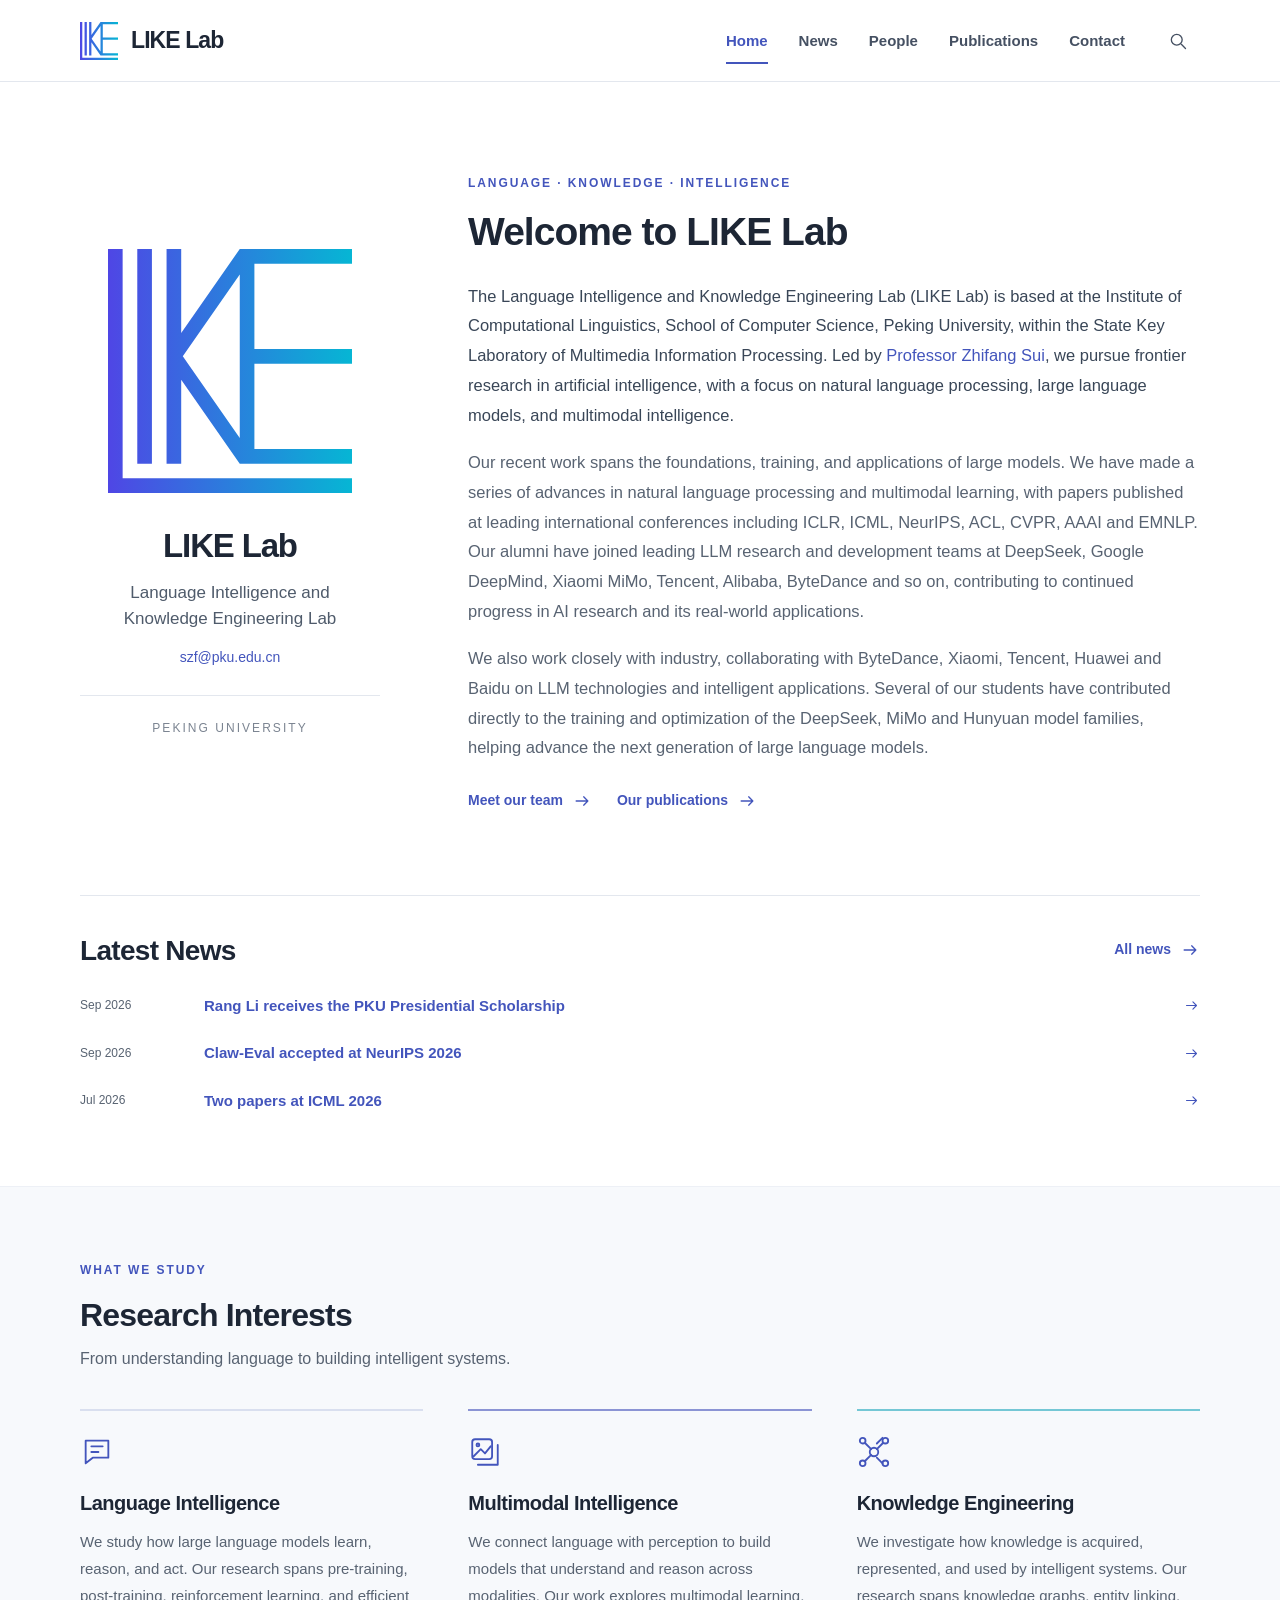
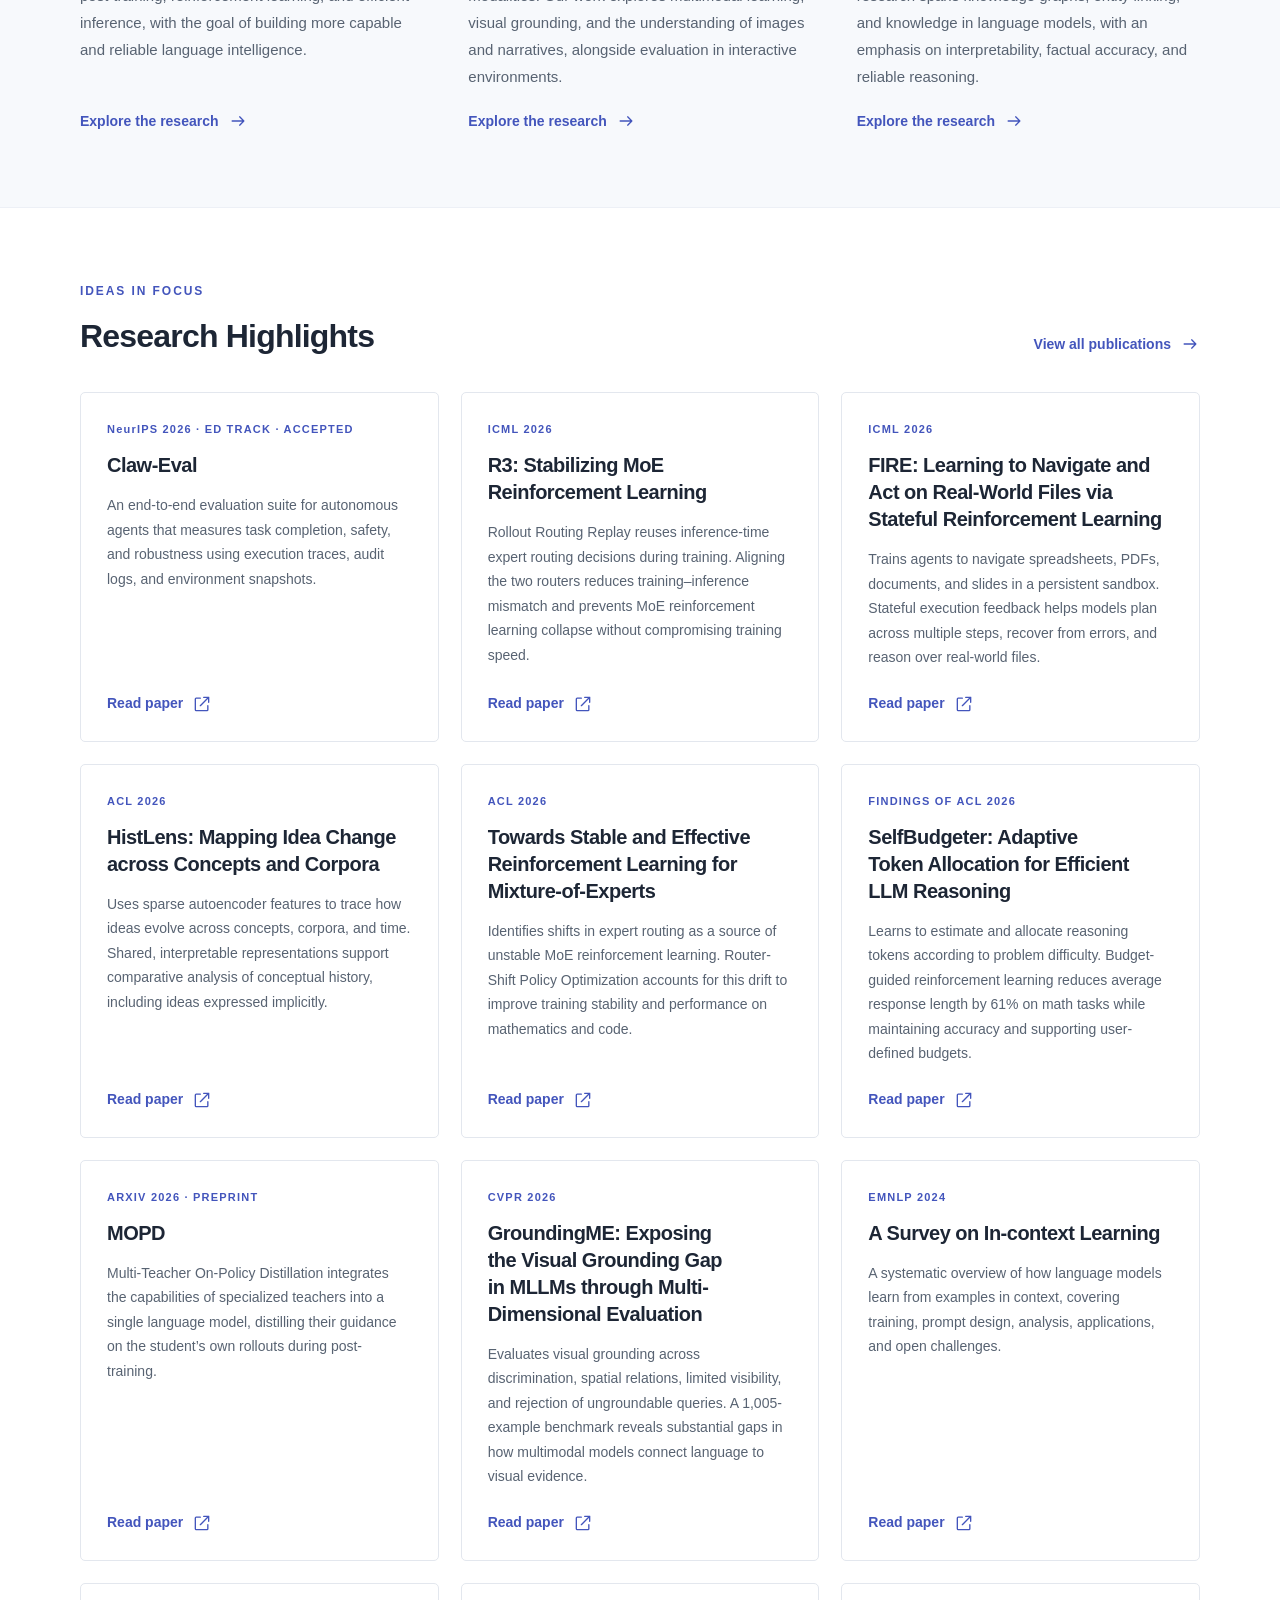
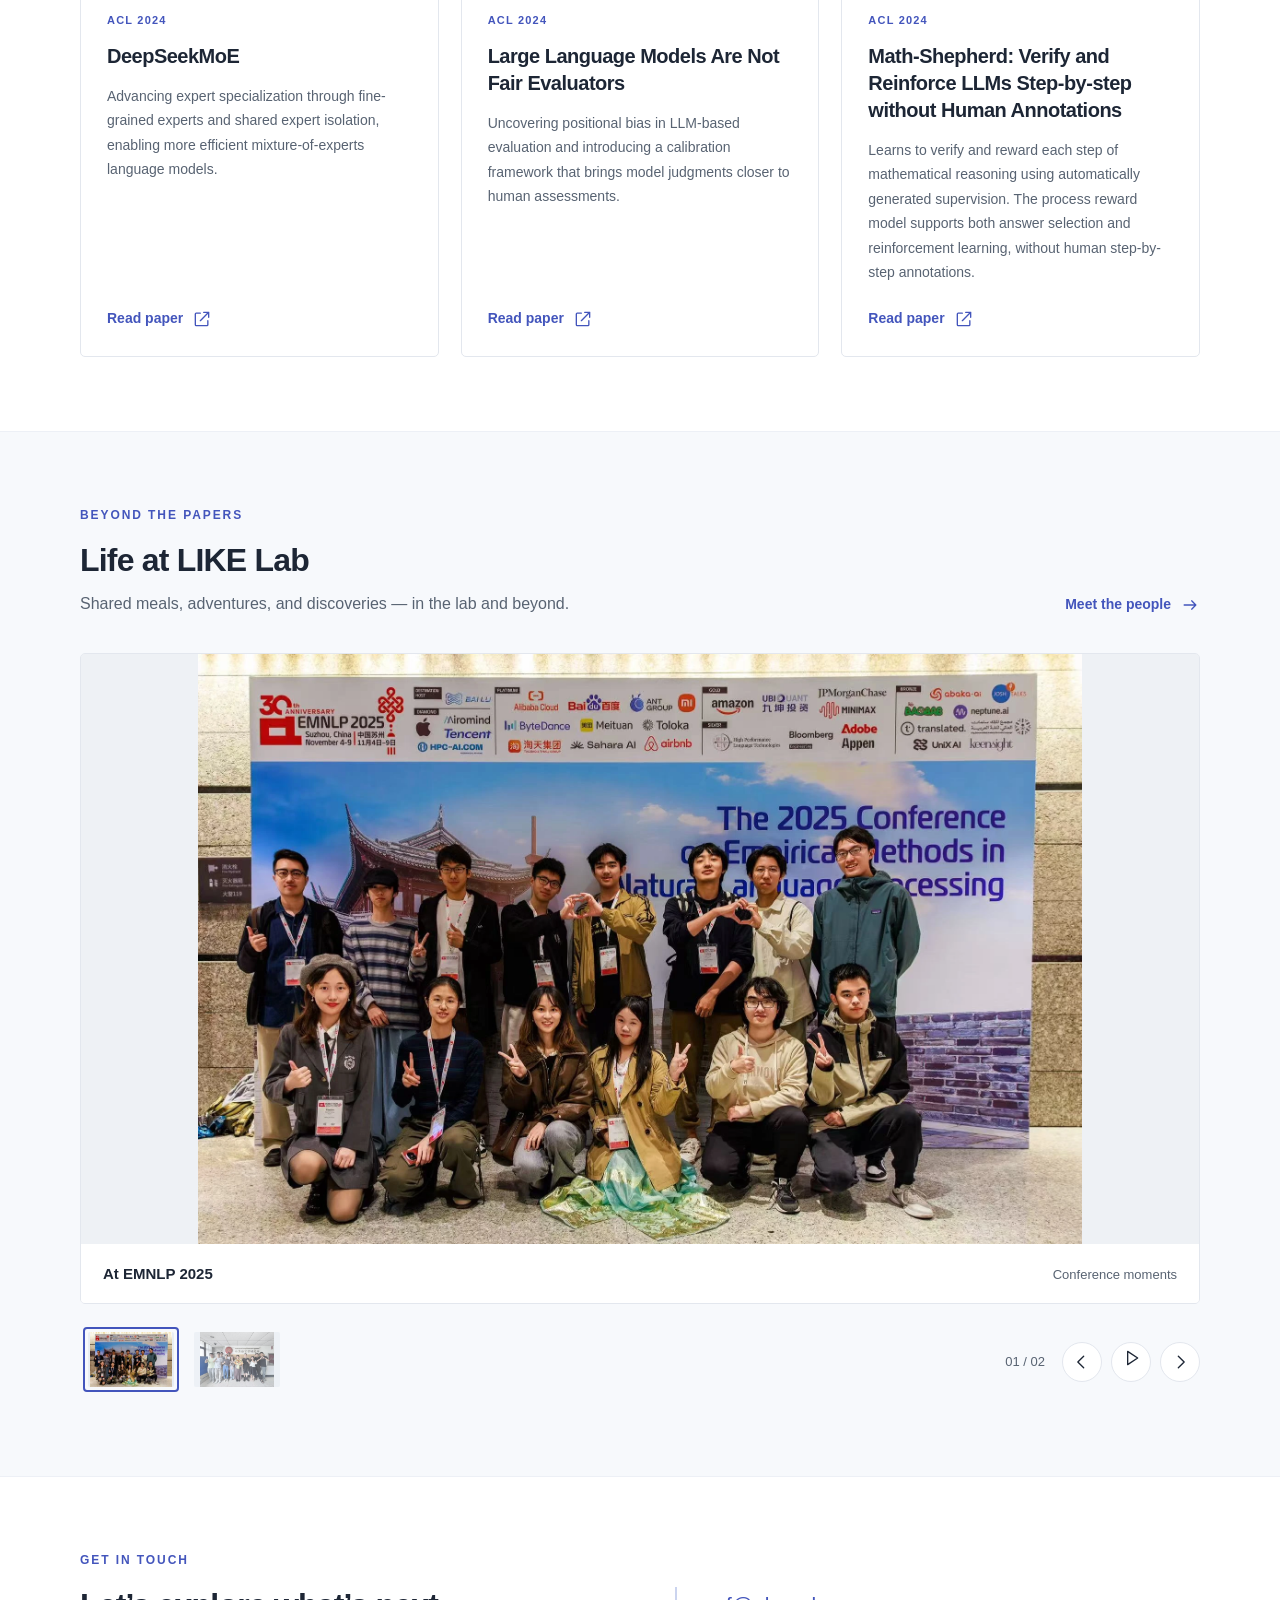
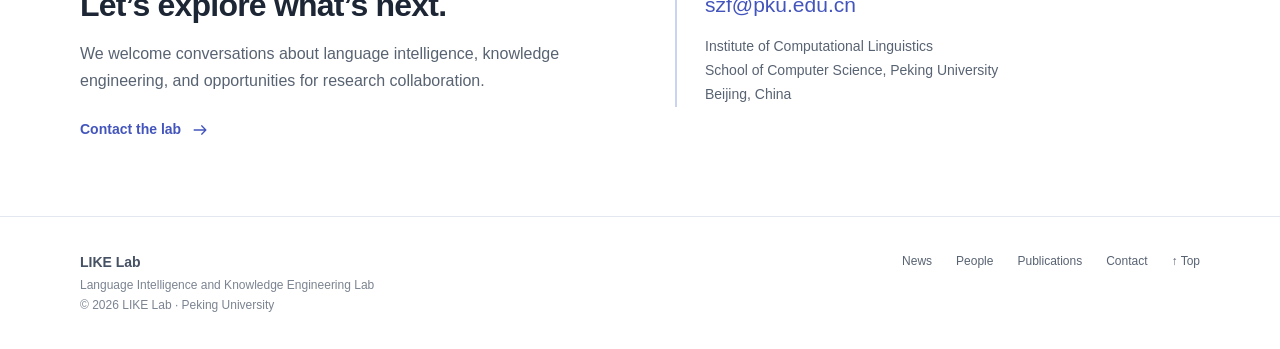
==== index.html @ cf9035a6 "Publish LIKE Lab static website" ====
<!doctype html>
<html lang="en"><head><meta charset="utf-8"><meta name="viewport" content="width=device-width,initial-scale=1"><meta name="description" content="Language Intelligence and Knowledge Engineering Lab, led by Professor Zhifang Sui at Peking University. Research in NLP, large language models, and multimodal intelligence."><meta name="theme-color" content="#4355bc"><title>Home · LIKE Lab · Peking University</title><link rel="icon" href="assets/like-logo.svg" type="image/svg+xml"><link rel="stylesheet" href="assets/site.css?v=6301d760612a"><script src="assets/site.js?v=d237bd78610f" defer></script></head>
<body><a class="skip-link" href="#main">Skip to content</a><header class="site-header"><div class="container header-inner"><a class="brand" href="index.html" aria-label="LIKE Lab home"><img src="assets/like-logo.svg" alt="" width="38" height="38">LIKE Lab</a><button class="menu-toggle" aria-controls="site-navigation" aria-expanded="false" aria-label="Open navigation"><svg class="icon" aria-hidden="true" viewBox="0 0 24 24"><path d="M4 6h16M4 12h16M4 18h16"/></svg></button><nav class="site-nav" id="site-navigation" aria-label="Main navigation"><a href="index.html" aria-current="page">Home</a><a href="news.html">News</a><a href="people.html">People</a><a href="publications.html">Publications</a><a href="contact.html">Contact</a><a class="search-link" href="publications.html#paper-search" aria-label="Search publications"><svg class="icon" aria-hidden="true" viewBox="0 0 24 24"><circle cx="10.5" cy="10.5" r="6.5"/><path d="m16 16 5 5"/></svg></a></nav></div></header>
<main id="main"><div class="container"><section class="hero" aria-labelledby="welcome"><div class="hero-brand"><img src="assets/like-logo.svg" alt="LIKE Lab seal logo" width="264" height="264"><strong>LIKE Lab</strong><p class="full-name">Language Intelligence and<br>Knowledge Engineering Lab</p><a class="hero-email" href="mailto:szf@pku.edu.cn">szf@pku.edu.cn</a><p class="university">Peking University</p></div><div class="hero-copy"><div class="eyebrow">Language · Knowledge · Intelligence</div><h1 id="welcome">Welcome to LIKE Lab</h1><p>The Language Intelligence and Knowledge Engineering Lab (LIKE Lab) is based at the Institute of Computational Linguistics, School of Computer Science, Peking University, within the State Key Laboratory of Multimedia Information Processing. Led by <a href="people.html#faculty">Professor Zhifang Sui</a>, we pursue frontier research in artificial intelligence, with a focus on natural language processing, large language models, and multimodal intelligence.</p><p>Our recent work spans the foundations, training, and applications of large models. We have made a series of advances in natural language processing and multimodal learning, with papers published at leading international conferences including ICLR, ICML, NeurIPS, ACL, CVPR, AAAI and EMNLP. Our alumni have joined leading LLM research and development teams at DeepSeek, Google DeepMind, Xiaomi MiMo, Tencent, Alibaba, ByteDance and so on, contributing to continued progress in AI research and its real-world applications.</p><p>We also work closely with industry, collaborating with ByteDance, Xiaomi, Tencent, Huawei and Baidu on LLM technologies and intelligent applications. Several of our students have contributed directly to the training and optimization of the DeepSeek, MiMo and Hunyuan model families, helping advance the next generation of large language models.</p><div class="hero-links"><a class="text-link" href="people.html">Meet our team<svg class="icon" aria-hidden="true" viewBox="0 0 24 24"><path d="M5 12h14m-5-5 5 5-5 5"/></svg></a><a class="text-link" href="publications.html">Our publications<svg class="icon" aria-hidden="true" viewBox="0 0 24 24"><path d="M5 12h14m-5-5 5 5-5 5"/></svg></a></div></div></section></div>
<section class="home-news" aria-labelledby="home-news-title"><div class="container"><div class="section-top"><h2 id="home-news-title">Latest News</h2><a class="text-link" href="news.html">All news<svg class="icon" aria-hidden="true" viewBox="0 0 24 24"><path d="M5 12h14m-5-5 5 5-5 5"/></svg></a></div><ul class="news-preview"><li><time datetime="2026-09">Sep 2026</time><a href="news.html#rang-li-pku-presidential-scholarship-2026">Rang Li receives the PKU Presidential Scholarship<svg class="icon" aria-hidden="true" viewBox="0 0 24 24"><path d="M5 12h14m-5-5 5 5-5 5"/></svg></a></li><li><time datetime="2026-09">Sep 2026</time><a href="news.html#neurips-2026">Claw-Eval accepted at NeurIPS 2026<svg class="icon" aria-hidden="true" viewBox="0 0 24 24"><path d="M5 12h14m-5-5 5 5-5 5"/></svg></a></li><li><time datetime="2026-07">Jul 2026</time><a href="news.html#icml-2026">Two papers at ICML 2026<svg class="icon" aria-hidden="true" viewBox="0 0 24 24"><path d="M5 12h14m-5-5 5 5-5 5"/></svg></a></li></ul></div></section>
<section class="section soft" id="research-interests" aria-labelledby="research-interests-title"><div class="container"><div class="section-top"><div><div class="eyebrow">What we study</div><h2 id="research-interests-title">Research Interests</h2><p>From understanding language to building intelligent systems.</p></div></div><div class="research-grid"><article class="research-item"><div class="research-icon"><svg class="icon" aria-hidden="true" viewBox="0 0 24 24"><path d="M4 4h16v12H9l-5 4V4zm4 4h8m-8 4h5"/></svg></div><h3>Language Intelligence</h3><p>We study how large language models learn, reason, and act. Our research spans pre-training, post-training, reinforcement learning, and efficient inference, with the goal of building more capable and reliable language intelligence.</p><a class="text-link" href="publications.html?q=reasoning">Explore the research<svg class="icon" aria-hidden="true" viewBox="0 0 24 24"><path d="M5 12h14m-5-5 5 5-5 5"/></svg></a></article><article class="research-item"><div class="research-icon"><svg class="icon" aria-hidden="true" viewBox="0 0 24 24"><rect x="3" y="3" width="14" height="14" rx="2"/><circle cx="7" cy="7" r="1"/><path d="m4 15 5-5 3 3 4-5m-9 13h14V7"/></svg></div><h3>Multimodal Intelligence</h3><p>We connect language with perception to build models that understand and reason across modalities. Our work explores multimodal learning, visual grounding, and the understanding of images and narratives, alongside evaluation in interactive environments.</p><a class="text-link" href="publications.html?q=multimodal">Explore the research<svg class="icon" aria-hidden="true" viewBox="0 0 24 24"><path d="M5 12h14m-5-5 5 5-5 5"/></svg></a></article><article class="research-item"><div class="research-icon"><svg class="icon" aria-hidden="true" viewBox="0 0 24 24"><circle cx="12" cy="12" r="3"/><circle cx="4" cy="4" r="2"/><circle cx="20" cy="4" r="2"/><circle cx="4" cy="20" r="2"/><circle cx="20" cy="20" r="2"/><path d="m6 6 4 4m4-4 4-4m-4 14 4 4M10 14l-4 4M14 10l4-4"/></svg></div><h3>Knowledge Engineering</h3><p>We investigate how knowledge is acquired, represented, and used by intelligent systems. Our research spans knowledge graphs, entity linking, and knowledge in language models, with an emphasis on interpretability, factual accuracy, and reliable reasoning.</p><a class="text-link" href="publications.html?q=knowledge">Explore the research<svg class="icon" aria-hidden="true" viewBox="0 0 24 24"><path d="M5 12h14m-5-5 5 5-5 5"/></svg></a></article></div></div></section>
<section class="section" id="research-highlights" aria-labelledby="research-highlights-title"><div class="container"><div class="section-top"><div><div class="eyebrow">Ideas in focus</div><h2 id="research-highlights-title">Research Highlights</h2></div><a class="text-link" href="publications.html">View all publications<svg class="icon" aria-hidden="true" viewBox="0 0 24 24"><path d="M5 12h14m-5-5 5 5-5 5"/></svg></a></div><div class="highlights"><article class="highlight"><div class="highlight-heading"><div class="kicker"><span class="conference-name">NeurIPS</span> 2026 · ED Track · Accepted</div><h3>Claw-Eval</h3></div><p>An end-to-end evaluation suite for autonomous agents that measures task completion, safety, and robustness using execution traces, audit logs, and environment snapshots.</p><a class="text-link" href="https://arxiv.org/abs/2604.06132" target="_blank" rel="noopener noreferrer" aria-label="Read paper: Claw-Eval">Read paper<svg class="icon" aria-hidden="true" viewBox="0 0 24 24"><path d="M14 4h6v6m0-6-10 10M10 5H5a1 1 0 0 0-1 1v13a1 1 0 0 0 1 1h13a1 1 0 0 0 1-1v-5"/></svg></a></article><article class="highlight"><div class="highlight-heading"><div class="kicker">ICML 2026</div><h3>R3: Stabilizing MoE Reinforcement Learning</h3></div><p>Rollout Routing Replay reuses inference-time expert routing decisions during training. Aligning the two routers reduces training–inference mismatch and prevents MoE reinforcement learning collapse without compromising training speed.</p><a class="text-link" href="https://openreview.net/forum?id=ZMkfGplf4b" target="_blank" rel="noopener noreferrer" aria-label="Read paper: R3: Stabilizing MoE Reinforcement Learning">Read paper<svg class="icon" aria-hidden="true" viewBox="0 0 24 24"><path d="M14 4h6v6m0-6-10 10M10 5H5a1 1 0 0 0-1 1v13a1 1 0 0 0 1 1h13a1 1 0 0 0 1-1v-5"/></svg></a></article><article class="highlight"><div class="highlight-heading"><div class="kicker">ICML 2026</div><h3>FIRE: Learning to Navigate and Act on Real-World Files via Stateful Reinforcement Learning</h3></div><p>Trains agents to navigate spreadsheets, PDFs, documents, and slides in a persistent sandbox. Stateful execution feedback helps models plan across multiple steps, recover from errors, and reason over real-world files.</p><a class="text-link" href="https://openreview.net/forum?id=lHVxzhqYai" target="_blank" rel="noopener noreferrer" aria-label="Read paper: FIRE: Learning to Navigate and Act on Real-World Files via Stateful Reinforcement Learning">Read paper<svg class="icon" aria-hidden="true" viewBox="0 0 24 24"><path d="M14 4h6v6m0-6-10 10M10 5H5a1 1 0 0 0-1 1v13a1 1 0 0 0 1 1h13a1 1 0 0 0 1-1v-5"/></svg></a></article><article class="highlight"><div class="highlight-heading"><div class="kicker">ACL 2026</div><h3>HistLens: Mapping Idea Change across Concepts and Corpora</h3></div><p>Uses sparse autoencoder features to trace how ideas evolve across concepts, corpora, and time. Shared, interpretable representations support comparative analysis of conceptual history, including ideas expressed implicitly.</p><a class="text-link" href="https://aclanthology.org/2026.acl-long.652/" target="_blank" rel="noopener noreferrer" aria-label="Read paper: HistLens: Mapping Idea Change across Concepts and Corpora">Read paper<svg class="icon" aria-hidden="true" viewBox="0 0 24 24"><path d="M14 4h6v6m0-6-10 10M10 5H5a1 1 0 0 0-1 1v13a1 1 0 0 0 1 1h13a1 1 0 0 0 1-1v-5"/></svg></a></article><article class="highlight"><div class="highlight-heading"><div class="kicker">ACL 2026</div><h3>Towards Stable and Effective Reinforcement Learning for Mixture-of-Experts</h3></div><p>Identifies shifts in expert routing as a source of unstable MoE reinforcement learning. Router-Shift Policy Optimization accounts for this drift to improve training stability and performance on mathematics and code.</p><a class="text-link" href="https://aclanthology.org/2026.acl-long.1165/" target="_blank" rel="noopener noreferrer" aria-label="Read paper: Towards Stable and Effective Reinforcement Learning for Mixture-of-Experts">Read paper<svg class="icon" aria-hidden="true" viewBox="0 0 24 24"><path d="M14 4h6v6m0-6-10 10M10 5H5a1 1 0 0 0-1 1v13a1 1 0 0 0 1 1h13a1 1 0 0 0 1-1v-5"/></svg></a></article><article class="highlight"><div class="highlight-heading"><div class="kicker">Findings of ACL 2026</div><h3>SelfBudgeter: Adaptive Token Allocation for Efficient LLM Reasoning</h3></div><p>Learns to estimate and allocate reasoning tokens according to problem difficulty. Budget-guided reinforcement learning reduces average response length by 61% on math tasks while maintaining accuracy and supporting user-defined budgets.</p><a class="text-link" href="https://aclanthology.org/2026.findings-acl.1063/" target="_blank" rel="noopener noreferrer" aria-label="Read paper: SelfBudgeter: Adaptive Token Allocation for Efficient LLM Reasoning">Read paper<svg class="icon" aria-hidden="true" viewBox="0 0 24 24"><path d="M14 4h6v6m0-6-10 10M10 5H5a1 1 0 0 0-1 1v13a1 1 0 0 0 1 1h13a1 1 0 0 0 1-1v-5"/></svg></a></article><article class="highlight"><div class="highlight-heading"><div class="kicker">arXiv 2026 · Preprint</div><h3>MOPD</h3></div><p>Multi-Teacher On-Policy Distillation integrates the capabilities of specialized teachers into a single language model, distilling their guidance on the student’s own rollouts during post-training.</p><a class="text-link" href="https://arxiv.org/abs/2606.30406" target="_blank" rel="noopener noreferrer" aria-label="Read paper: MOPD">Read paper<svg class="icon" aria-hidden="true" viewBox="0 0 24 24"><path d="M14 4h6v6m0-6-10 10M10 5H5a1 1 0 0 0-1 1v13a1 1 0 0 0 1 1h13a1 1 0 0 0 1-1v-5"/></svg></a></article><article class="highlight"><div class="highlight-heading"><div class="kicker">CVPR 2026</div><h3>GroundingME: Exposing the Visual Grounding Gap in MLLMs through Multi-Dimensional Evaluation</h3></div><p>Evaluates visual grounding across discrimination, spatial relations, limited visibility, and rejection of ungroundable queries. A 1,005-example benchmark reveals substantial gaps in how multimodal models connect language to visual evidence.</p><a class="text-link" href="https://arxiv.org/abs/2512.17495" target="_blank" rel="noopener noreferrer" aria-label="Read paper: GroundingME: Exposing the Visual Grounding Gap in MLLMs through Multi-Dimensional Evaluation">Read paper<svg class="icon" aria-hidden="true" viewBox="0 0 24 24"><path d="M14 4h6v6m0-6-10 10M10 5H5a1 1 0 0 0-1 1v13a1 1 0 0 0 1 1h13a1 1 0 0 0 1-1v-5"/></svg></a></article><article class="highlight"><div class="highlight-heading"><div class="kicker">EMNLP 2024</div><h3>A Survey on In-context Learning</h3></div><p>A systematic overview of how language models learn from examples in context, covering training, prompt design, analysis, applications, and open challenges.</p><a class="text-link" href="https://aclanthology.org/2024.emnlp-main.64/" target="_blank" rel="noopener noreferrer" aria-label="Read paper: A Survey on In-context Learning">Read paper<svg class="icon" aria-hidden="true" viewBox="0 0 24 24"><path d="M14 4h6v6m0-6-10 10M10 5H5a1 1 0 0 0-1 1v13a1 1 0 0 0 1 1h13a1 1 0 0 0 1-1v-5"/></svg></a></article><article class="highlight"><div class="highlight-heading"><div class="kicker">ACL 2024</div><h3>DeepSeekMoE</h3></div><p>Advancing expert specialization through fine-grained experts and shared expert isolation, enabling more efficient mixture-of-experts language models.</p><a class="text-link" href="https://aclanthology.org/2024.acl-long.70/" target="_blank" rel="noopener noreferrer" aria-label="Read paper: DeepSeekMoE">Read paper<svg class="icon" aria-hidden="true" viewBox="0 0 24 24"><path d="M14 4h6v6m0-6-10 10M10 5H5a1 1 0 0 0-1 1v13a1 1 0 0 0 1 1h13a1 1 0 0 0 1-1v-5"/></svg></a></article><article class="highlight"><div class="highlight-heading"><div class="kicker">ACL 2024</div><h3>Large Language Models Are Not Fair Evaluators</h3></div><p>Uncovering positional bias in LLM-based evaluation and introducing a calibration framework that brings model judgments closer to human assessments.</p><a class="text-link" href="https://aclanthology.org/2024.acl-long.511/" target="_blank" rel="noopener noreferrer" aria-label="Read paper: Large Language Models Are Not Fair Evaluators">Read paper<svg class="icon" aria-hidden="true" viewBox="0 0 24 24"><path d="M14 4h6v6m0-6-10 10M10 5H5a1 1 0 0 0-1 1v13a1 1 0 0 0 1 1h13a1 1 0 0 0 1-1v-5"/></svg></a></article><article class="highlight"><div class="highlight-heading"><div class="kicker">ACL 2024</div><h3>Math-Shepherd: Verify and Reinforce LLMs Step-by-step without Human Annotations</h3></div><p>Learns to verify and reward each step of mathematical reasoning using automatically generated supervision. The process reward model supports both answer selection and reinforcement learning, without human step-by-step annotations.</p><a class="text-link" href="https://aclanthology.org/2024.acl-long.510/" target="_blank" rel="noopener noreferrer" aria-label="Read paper: Math-Shepherd: Verify and Reinforce LLMs Step-by-step without Human Annotations">Read paper<svg class="icon" aria-hidden="true" viewBox="0 0 24 24"><path d="M14 4h6v6m0-6-10 10M10 5H5a1 1 0 0 0-1 1v13a1 1 0 0 0 1 1h13a1 1 0 0 0 1-1v-5"/></svg></a></article></div></div></section>
<section class="section soft" id="life-at-like" aria-labelledby="life-at-like-title"><div class="container"><div class="section-top"><div><div class="eyebrow">Beyond the papers</div><h2 id="life-at-like-title">Life at LIKE Lab</h2><p>Shared meals, adventures, and discoveries — in the lab and beyond.</p></div><a class="text-link" href="people.html">Meet the people<svg class="icon" aria-hidden="true" viewBox="0 0 24 24"><path d="M5 12h14m-5-5 5 5-5 5"/></svg></a></div><div data-gallery aria-label="Lab photo gallery" aria-roledescription="carousel"><div class="gallery-stage" aria-live="polite"><figure role="group" aria-roledescription="slide" aria-label="1 of 2"><img src="assets/team-emnlp-2025.webp" alt="Members of the team in front of the EMNLP 2025 conference backdrop" loading="lazy" decoding="async" width="1919" height="1280"><figcaption><strong>At EMNLP 2025</strong><span>Conference moments</span></figcaption></figure><figure role="group" aria-roledescription="slide" aria-label="2 of 2"><img src="assets/team-icl.webp" alt="LIKE Lab members together in front of the Institute of Computational Linguistics sign" loading="lazy" decoding="async" width="1702" height="1276"><figcaption><strong>Together at PKU</strong><span>Institute of Computational Linguistics</span></figcaption></figure></div><div class="gallery-controls js-only"><div class="gallery-thumbs" role="group" aria-label="Choose a lab photo"><button class="gallery-thumb" aria-label="Show photo 1 of 2: At EMNLP 2025" aria-pressed="true"><img src="assets/team-emnlp-2025-thumb.webp" alt="" width="86" height="55" loading="lazy"></button><button class="gallery-thumb" aria-label="Show photo 2 of 2: Together at PKU" aria-pressed="false"><img src="assets/team-icl-thumb.webp" alt="" width="86" height="55" loading="lazy"></button></div><div class="gallery-actions"><span class="gallery-counter" aria-live="polite">01 / 02</span><button class="icon-button" data-gallery-prev aria-label="Previous photo"><svg class="icon" aria-hidden="true" viewBox="0 0 24 24"><path d="m14 5-7 7 7 7"/></svg></button><button class="icon-button" data-gallery-play aria-label="Play slideshow"><span data-play-icon><svg class="icon" aria-hidden="true" viewBox="0 0 24 24"><path d="m8 4 12 8-12 8V4Z"/></svg></span><span data-pause-icon hidden><svg class="icon" aria-hidden="true" viewBox="0 0 24 24"><path d="M9 5v14M15 5v14"/></svg></span></button><button class="icon-button" data-gallery-next aria-label="Next photo"><svg class="icon" aria-hidden="true" viewBox="0 0 24 24"><path d="m10 5 7 7-7 7"/></svg></button></div></div></div></div></section>
<section class="section"><div class="container home-contact"><div><div class="eyebrow">Get in touch</div><h2>Let’s explore what’s next.</h2><p>We welcome conversations about language intelligence, knowledge engineering, and opportunities for research collaboration.</p><div style="margin-top:20px"><a class="text-link" href="contact.html">Contact the lab<svg class="icon" aria-hidden="true" viewBox="0 0 24 24"><path d="M5 12h14m-5-5 5 5-5 5"/></svg></a></div></div><div class="contact-detail"><a href="mailto:szf@pku.edu.cn">szf@pku.edu.cn</a><address>Institute of Computational Linguistics<br>School of Computer Science, Peking University<br>Beijing, China</address></div></div></section></main>
<footer class="site-footer"><div class="container footer-inner"><div><strong>LIKE Lab</strong><br>Language Intelligence and Knowledge Engineering Lab<br>© 2026 LIKE Lab · Peking University</div><div class="footer-links"><a href="news.html">News</a><a href="people.html">People</a><a href="publications.html">Publications</a><a href="contact.html">Contact</a><a href="#main" aria-label="Back to top">↑ Top</a></div></div></footer></body></html>
---- assets/site.css ----
:root{--ink:#1d2635;--muted:#586372;--light:#7b8491;--blue:#4355bc;--cyan:#0598b5;--line:#e3e7ee;--wash:#f7f9fc;--max:1120px}*{box-sizing:border-box}html{scroll-behavior:smooth;scroll-padding-top:100px}body{margin:0;color:var(--ink);background:#fff;font-family:Inter,-apple-system,BlinkMacSystemFont,"Segoe UI",Arial,sans-serif;font-size:16px;line-height:1.7;-webkit-font-smoothing:antialiased}a{color:var(--blue);text-decoration:none}a:hover{color:#26388c;text-decoration:underline;text-underline-offset:4px}button,input,select{font:inherit}button{cursor:pointer}button:disabled{cursor:default}img{display:block;max-width:100%}h1,h2,h3,p,figure{margin:0}h1,h2,h3{line-height:1.25;color:var(--ink);font-weight:650;letter-spacing:-.025em}h1{font-size:46px}h2{font-size:32px}h3{font-size:21px}p+p{margin-top:18px}svg.icon{width:20px;height:20px;fill:none;stroke:currentColor;stroke-width:1.6;stroke-linecap:round;stroke-linejoin:round;flex-shrink:0}a:focus-visible,button:focus-visible,input:focus-visible,select:focus-visible,summary:focus-visible{outline:3px solid #07a7c3;outline-offset:5px}::selection{background:#dce9ff}.container{width:min(var(--max),calc(100% - 64px));margin-inline:auto}.skip-link{position:fixed;top:-70px;left:20px;z-index:100;background:#fff;padding:12px 20px}.skip-link:focus{top:10px}.site-header{height:82px;position:sticky;top:0;z-index:30;background:rgba(255,255,255,.97);border-bottom:1px solid var(--line)}.header-inner{display:flex;align-items:center;justify-content:space-between;height:100%;gap:24px}.brand{display:flex;align-items:center;gap:13px;color:var(--ink);font-size:23px;letter-spacing:-.04em;font-weight:700;white-space:nowrap}.brand img{width:38px;height:38px}.brand:hover{text-decoration:none;color:var(--ink)}.site-nav{display:flex;align-items:center;gap:31px}.site-nav>a{font-size:15px;font-weight:550;color:#455062;padding:28px 0;position:relative}.site-nav>a:hover{color:var(--blue);text-decoration:none}.site-nav>a[aria-current=page]{color:var(--blue)}.site-nav>a[aria-current=page]:after{content:"";height:2px;position:absolute;bottom:17px;left:0;right:0;background:var(--blue)}.site-nav .search-link{display:flex;padding:12px}.menu-toggle{display:none;width:44px;height:44px;align-items:center;justify-content:center;border:1px solid var(--line);border-radius:6px;background:#fff}.eyebrow{font-size:12px;line-height:1.5;font-weight:650;letter-spacing:.16em;text-transform:uppercase;color:var(--blue);margin-bottom:16px}.hero{display:grid;grid-template-columns:300px 1fr;gap:88px;padding:92px 0 82px;align-items:center}.hero-brand{text-align:center;align-self:center}.hero-brand>img{width:244px;height:244px;margin:0 auto 32px}.hero-brand strong{display:block;font-size:33px;font-weight:650;letter-spacing:-.035em;line-height:1.25}.hero-brand .full-name{font-size:17px;line-height:1.55;max-width:285px;margin:14px auto 0;color:#4f5b6b}.hero-brand .university{font-size:12px;text-transform:uppercase;letter-spacing:.17em;color:var(--light);border-top:1px solid var(--line);padding-top:22px;margin-top:25px}.hero-copy h1{margin-bottom:25px;font-size:39px}.hero-copy p{color:var(--muted);font-size:16.5px;line-height:1.8}.hero-copy p:first-of-type{color:#394657}.hero-copy strong{color:var(--ink);font-weight:600}.text-link{display:inline-flex;align-items:center;gap:9px;font-size:14px;font-weight:600}.hero-links{display:flex;gap:25px;margin-top:26px}.section{padding:74px 0}.section.soft{background:var(--wash);border-top:1px solid #edf0f6;border-bottom:1px solid #edf0f6}.section-top{display:flex;align-items:end;justify-content:space-between;gap:28px;margin-bottom:36px}.section-top p{color:var(--muted);margin-top:10px;max-width:680px}.research-grid{display:grid;grid-template-columns:repeat(3,1fr);gap:45px}.research-item{display:flex;flex-direction:column;align-items:flex-start;border-top:2px solid #d9dfef;padding-top:24px}.research-item:nth-child(2){border-color:#8b94d4}.research-item:nth-child(3){border-color:#74c7d5}.research-icon{display:flex;color:var(--blue);margin-bottom:22px}.research-icon .icon{width:34px;height:34px;stroke-width:1.3}.research-item h3{font-size:20px;margin-bottom:12px}.research-item p{font-size:15px;color:var(--muted);line-height:1.8}.research-item .text-link{margin-top:auto;padding-top:20px}.highlights{display:grid;grid-template-columns:repeat(3,minmax(0,1fr));gap:22px}.highlight{grid-column:auto}.highlight{display:flex;flex-direction:column;align-items:flex-start;border:1px solid var(--line);padding:27px 26px 25px;border-radius:5px}.kicker{font-size:11px;text-transform:uppercase;letter-spacing:.11em;color:var(--blue);font-weight:650}.highlight h3{font-size:20px;line-height:1.35;margin:14px 0 14px;text-wrap:pretty}.highlight p{color:var(--muted);font-size:14px;margin-bottom:22px}.highlight a{margin-top:auto}.gallery-stage{background:#f0f3f7;border:1px solid var(--line);border-radius:5px;overflow:hidden}.gallery-stage figure[hidden]{display:none}.gallery-stage img{width:100%;height:590px;object-fit:contain;background:#eef1f5}.gallery-stage figcaption{padding:17px 22px;background:#fff;display:flex;gap:20px;align-items:baseline;justify-content:space-between}.gallery-stage figcaption strong{font-size:15px;font-weight:600}.gallery-stage figcaption span{font-size:13px;color:var(--muted)}.gallery-controls{display:flex;justify-content:space-between;align-items:center;margin-top:17px;gap:18px}.gallery-thumbs{display:flex;gap:10px}.gallery-thumb{padding:3px;background:transparent;border:2px solid transparent;border-radius:4px;opacity:.64;transition:opacity .2s}.gallery-thumb img{width:86px;height:55px;object-fit:cover;border-radius:2px}.gallery-thumb[aria-pressed=true]{border-color:var(--blue);opacity:1}.gallery-thumb:hover{opacity:1}.gallery-actions{display:flex;align-items:center;gap:9px}.icon-button{display:inline-flex;align-items:center;justify-content:center;height:40px;width:40px;border:1px solid var(--line);border-radius:50%;color:var(--ink);background:#fff}.icon-button:hover{border-color:var(--blue);color:var(--blue)}.gallery-counter{font-size:13px;color:var(--muted);font-variant-numeric:tabular-nums;margin-right:8px}.home-contact{display:grid;grid-template-columns:1fr 1fr;align-items:center;gap:70px}.home-contact h2{margin-bottom:15px}.home-contact p{color:var(--muted)}.contact-detail{border-left:2px solid #cbd4ef;padding-left:28px}.contact-detail a{font-size:21px}.contact-detail address{font-style:normal;margin-top:13px;color:var(--muted);font-size:14px}.site-footer{padding:34px 0;border-top:1px solid var(--line)}.footer-inner{display:flex;justify-content:space-between;gap:30px;align-items:start;font-size:12px;color:var(--light)}.footer-inner strong{font-size:14px;font-weight:600;color:#465164}.footer-links{display:flex;gap:24px}.footer-links a{color:var(--muted)}.page-heading{text-align:center;padding:72px 0 46px}.page-heading h1{font-size:45px}.page-heading p{color:var(--muted);font-size:17px;margin:17px auto 0;max-width:670px}.page-heading .eyebrow{margin-bottom:12px}.role-nav{display:flex;justify-content:center;gap:29px;flex-wrap:wrap;border-bottom:1px solid var(--line);padding:0 0 27px;font-size:13px}.role-nav a{color:var(--muted)}.role-nav span{font-size:11px;color:#8893a4;margin-left:6px}.people-section{padding:50px 0 22px;scroll-margin-top:95px}.people-section>h2{text-align:center;font-size:27px;margin-bottom:38px;font-weight:550}.people-grid{--people-column-gap:28px;display:flex;flex-wrap:wrap;justify-content:center;gap:38px var(--people-column-gap)}.people-grid>.person{flex:0 0 calc((100% - 3 * var(--people-column-gap))/4)}.people-grid.faculty>.person{flex:0 1 auto}.person{text-align:center;min-width:0;padding:0 0 9px}.portrait{width:min(160px,100%);height:auto;aspect-ratio:4/5;margin:0 auto 19px;border-radius:10px;display:grid;place-items:center;background:linear-gradient(145deg,#f0f3fb,#e9eef5);border:1px solid #e1e6f0;color:#7885a4;font-size:35px;font-weight:350;letter-spacing:-.04em;position:relative}.portrait:after{content:"";inset:8px;border:1px solid #d9e1ee;border-radius:6px;position:absolute}.person:nth-child(3n+2) .portrait{background:linear-gradient(145deg,#edf6f7,#e8f0f4);color:#6e8e99}.person:nth-child(3n) .portrait{background:linear-gradient(145deg,#f2f0f9,#ececf4);color:#8a83a5}.person .portrait-photo{object-fit:cover}.person h3{font-size:19px;font-weight:550;letter-spacing:-.015em}.person h3 a{color:var(--blue)}.person .role{font-size:13px;color:var(--muted);margin-top:6px}.person .years{font-size:13px;color:var(--light);line-height:1.5;margin-top:0;font-variant-numeric:tabular-nums}.person-links{display:flex;justify-content:center;gap:7px;min-height:35px;margin-top:8px}.person-links a{display:grid;place-items:center;padding:5px;color:#6f7e9a;border-radius:4px}.person-links a:hover{background:var(--wash);color:var(--blue)}.person-links .icon{width:18px;height:18px}.faculty .portrait{width:192px;font-size:43px}.faculty .person h3{font-size:24px}.faculty .person .role{font-size:15px}.people-end{padding:45px 0 65px;text-align:center;color:var(--light);font-size:12px}.pub-intro{max-width:800px;margin:0 auto}.pub-actions{display:flex;justify-content:center;gap:23px;margin-top:22px}.pub-toolbar{display:grid;grid-template-columns:1fr 130px auto;gap:14px;align-items:end;padding:23px;background:var(--wash);border:1px solid var(--line);border-radius:5px}.field label{display:block;font-size:12px;color:var(--muted);font-weight:600;margin-bottom:7px}.search-input{position:relative}.search-input .icon{position:absolute;left:13px;top:13px;color:var(--light)}.field input,.field select{width:100%;height:45px;border:1px solid #d7dde7;border-radius:4px;background:#fff;color:var(--ink);padding:8px 12px}.field input{padding-left:42px;min-width:100px}.status-filters{display:flex;height:45px;border:1px solid #d7dde7;background:#fff;border-radius:4px;overflow:hidden}.status-filters button{padding:0 14px;border:0;background:#fff;color:var(--muted);font-size:13px}.status-filters button[aria-pressed=true]{background:#4558b7;color:#fff}.pub-count-row{display:flex;justify-content:space-between;align-items:center;margin:19px 0 12px;font-size:13px;color:var(--light)}.text-button{border:0;background:none;padding:6px;color:var(--blue);font-size:13px}.pub-year{display:grid;grid-template-columns:88px 1fr;gap:34px;margin-top:30px}.pub-year>h2{font-size:28px;color:#536078;border-top:1px solid var(--line);padding-top:25px;letter-spacing:-.05em}.pub-item{padding:26px 0 25px;border-top:1px solid var(--line)}.pub-item h3{font-size:18px;font-weight:600;line-height:1.5;letter-spacing:-.012em}.pub-item h3>a{color:#27374c}.pub-item h3>a:hover{color:var(--blue)}.pub-authors{font-size:14px;line-height:1.8;color:var(--muted);margin-top:8px}.pub-authors strong{font-weight:600;color:#39465a}.pub-meta{display:flex;align-items:center;gap:12px;margin-top:9px;font-size:13px;color:var(--blue)}.preprint-tag{font-size:10px;letter-spacing:.05em;text-transform:uppercase;border:1px solid #cfd6e3;color:var(--muted);padding:1px 7px;border-radius:3px}.pub-links{display:flex;flex-wrap:wrap;gap:17px;margin-top:12px;font-size:12px;font-weight:600}.pub-links a{display:flex;gap:5px;align-items:center}.pub-links .icon{width:14px;height:14px}.pub-item details{margin-top:12px;font-size:13px;color:var(--muted)}.pub-item summary{width:max-content;cursor:pointer;color:#6c7790;font-size:12px}.pub-item details p{padding:13px 17px;background:var(--wash);margin-top:8px;line-height:1.85;border-left:2px solid #d8dfef}.pub-empty{text-align:center;padding:75px 20px}.pub-empty h2{font-size:25px;margin-bottom:12px}.pub-empty p{color:var(--muted)}.pub-bottom{padding:45px 0 60px;font-size:13px;color:var(--muted);text-align:center}.resource-intro{text-align:center;margin:0 auto 40px;max-width:740px;color:var(--muted);font-size:15px}.resource-grid{display:grid;grid-template-columns:repeat(3,1fr);gap:24px;margin-bottom:65px}.resource-card{border:1px solid var(--line);border-radius:5px;display:flex;flex-direction:column;overflow:hidden}.resource-art{height:140px;padding:28px;background:linear-gradient(110deg,#eff1fb,#eef8fa);position:relative;display:flex;justify-content:space-between;align-items:center;color:#6c7ab7}.resource-art .icon{width:55px;height:55px;stroke-width:1}.resource-art>span{font-size:11px;font-weight:600;letter-spacing:.13em;text-transform:uppercase;align-self:start;border:1px solid #d4dcec;padding:2px 8px;border-radius:3px}.resource-content{padding:24px;display:flex;flex-direction:column;flex:1}.resource-content .kicker{font-size:10px}.resource-content h2{font-size:22px;margin:10px 0 11px}.resource-content p{font-size:14px;color:var(--muted);margin-bottom:20px}.resource-content .pub-links{margin-top:auto;padding-top:5px}.reading{display:grid;grid-template-columns:1fr 2fr;gap:60px;padding:45px 0 65px;border-top:1px solid var(--line)}.reading>div>p{font-size:14px;color:var(--muted);margin-top:15px}.reading-list{display:grid;gap:0}.reading-list a{padding:17px 0;border-bottom:1px solid var(--line);font-size:15px;font-weight:550;display:flex;justify-content:space-between;align-items:center;gap:20px}.reading-list a:first-child{padding-top:0}.reading-list small{display:block;font-size:12px;font-weight:400;color:var(--muted);margin-top:4px}.contact-layout{display:grid;grid-template-columns:1.05fr 1fr;gap:75px;padding:15px 0 80px}.contact-layout h2{font-size:26px;margin-bottom:17px}.contact-layout p{color:var(--muted);font-size:15px}.contact-email{display:inline-flex;gap:12px;align-items:center;font-size:26px;margin:27px 0}.contact-box{background:var(--wash);border:1px solid var(--line);padding:35px;border-radius:5px}.contact-box address{font-style:normal;color:var(--muted);font-size:15px;line-height:1.9;margin-top:15px}.contact-box h3{font-size:18px;margin-top:26px;margin-bottom:9px}.contact-box h3:first-child{margin-top:0}.contact-box .institution-links{display:flex;flex-direction:column;align-items:start;gap:9px;font-size:14px;margin-top:24px}.contact-follow{border-top:1px solid var(--line);padding-top:25px;margin-top:30px}.contact-follow h3{font-size:19px;margin-bottom:12px}[hidden]{display:none!important}.js-only{display:none}.js .js-only{display:block}.js .pub-toolbar{display:grid}.js .pub-count-row{display:flex}.js .gallery-controls{display:flex}body:not(.js) .gallery-stage figure{display:block!important}body:not(.js) .gallery-stage figure+figure{margin-top:24px}body:not(.js) .site-nav{display:flex}.js .gallery-stage{animation:appear .7s ease both}@keyframes appear{from{opacity:.3;transform:translateY(7px)}to{opacity:1;transform:none}}
@media(min-width:1400px){.hero{gap:100px;padding-block:105px}.hero-copy p{font-size:17px}.hero-brand>img{width:264px;height:264px}}
@media(max-width:1000px){.container{width:calc(100% - 48px)}.hero{grid-template-columns:240px 1fr;gap:46px;padding-block:65px}.hero-brand>img{width:210px;height:210px}.hero-copy h1{font-size:33px}.hero-copy p{font-size:15px}.site-nav{gap:21px}.research-grid{gap:27px}.gallery-stage img{height:480px}.pub-toolbar{grid-template-columns:1fr 120px}.status-filters{grid-column:1/-1;width:max-content}.contact-layout{gap:42px}.highlights{grid-template-columns:repeat(2,minmax(0,1fr));gap:18px}.highlight,.highlight:nth-child(n+4){grid-column:span 1}.highlight:last-child{grid-column:span 1}.highlight{padding:22px}.people-grid{--people-column-gap:18px;row-gap:35px}}
@media(max-width:720px){html{scroll-padding-top:85px}.container{width:calc(100% - 40px)}.site-header{height:70px}.brand{font-size:21px}.brand img{width:33px;height:33px}.menu-toggle{display:flex}.site-nav{position:absolute;top:69px;left:0;right:0;background:#fff;border-bottom:1px solid var(--line);padding:16px 20px 22px;gap:0;box-shadow:0 10px 20px #1d26350a;flex-direction:column;align-items:stretch}.js .site-nav{display:none}.js .site-nav.open{display:flex}.site-nav>a{padding:10px 12px}.site-nav>a[aria-current=page]:after{display:none}.site-nav .search-link{margin-top:6px;gap:10px}.site-nav .search-link:after{content:"Search publications";font-size:14px}body:not(.js) .site-header{height:auto;position:relative}body:not(.js) .header-inner{padding-top:15px;flex-wrap:wrap}body:not(.js) .site-nav{position:static;flex-direction:row;flex-wrap:wrap;box-shadow:none}.hero{display:block;padding:44px 0 48px}.hero-brand>img{width:160px;height:160px;margin-bottom:22px}.hero-brand strong{font-size:29px}.hero-brand .full-name{font-size:16px;max-width:280px;margin-top:10px}.hero-brand .university{border:0;padding-top:0;margin-top:15px;font-size:10px}.hero-copy{margin-top:42px}.hero-copy .eyebrow{display:none}.hero-copy h1{font-size:29px;letter-spacing:-.03em;margin-bottom:20px}.hero-copy p{font-size:15.5px;line-height:1.8}.hero-links{gap:22px}.section{padding:49px 0}h2{font-size:28px}.section-top{display:block;margin-bottom:27px}.section-top>.text-link{margin-top:15px}.section-top p{font-size:15px}.research-grid,.highlights{grid-template-columns:1fr;gap:26px}.highlight,.highlight:nth-child(n+4),.highlight:last-child{grid-column:auto}.research-item{padding-top:23px}.research-icon{margin-bottom:13px}.research-item .text-link{margin-top:auto;padding-top:15px}.highlight{padding:25px}.highlight h3{margin-top:12px}.highlight p{margin-bottom:18px}.gallery-stage img{height:auto;aspect-ratio:4/3;object-fit:contain}.gallery-stage figcaption{display:block;padding:14px 16px}.gallery-stage figcaption span{display:block;margin-top:3px;font-size:12px}.gallery-thumb img{width:58px;height:40px}.gallery-thumbs{gap:5px}.gallery-controls{gap:8px}.gallery-counter{display:none}.gallery-actions{gap:6px}.icon-button{height:34px;width:34px}.home-contact{grid-template-columns:1fr;gap:26px}.contact-detail{padding-left:20px}.footer-inner{flex-direction:column;gap:19px}.footer-links{gap:20px}.page-heading{padding:44px 0 34px}.page-heading h1{font-size:35px}.page-heading p{font-size:15px;margin-top:13px}.role-nav{gap:9px 20px;padding-bottom:22px;font-size:12px}.people-section{padding-top:38px}.people-section>h2{font-size:24px;margin-bottom:28px}.people-grid{--people-column-gap:16px;row-gap:28px}.people-grid>.person{flex-basis:calc((100% - var(--people-column-gap))/2)}.people-grid.faculty>.person{flex-basis:auto}.portrait{width:min(120px,100%);font-size:30px;margin-bottom:15px}.person h3{font-size:17px}.person .role{font-size:11px}.person .years{font-size:12px}.faculty .portrait{width:152px}.people-end{padding:28px 0 45px}.pub-actions{gap:18px;flex-wrap:wrap;margin-top:18px}.pub-actions .text-link{font-size:12px}.pub-toolbar{padding:15px;gap:11px;grid-template-columns:1fr 95px}.field label{font-size:11px}.field input,.field select{font-size:13px}.status-filters{height:39px}.status-filters button{font-size:12px;padding-inline:13px}.pub-year{display:block;margin-top:27px}.pub-year>h2{font-size:27px;padding-top:18px;margin-bottom:13px}.pub-item{padding:20px 0}.pub-item h3{font-size:17px}.pub-authors{font-size:12px}.pub-meta{font-size:12px;flex-wrap:wrap;gap:7px}.pub-links{gap:16px}.pub-count-row{font-size:12px}.resource-grid{grid-template-columns:1fr;gap:22px;margin-bottom:38px}.resource-art{height:118px}.resource-intro{font-size:14px}.resource-content{padding:23px}.reading{grid-template-columns:1fr;gap:26px;padding-block:34px 48px}.reading h2{font-size:26px}.contact-layout{grid-template-columns:1fr;gap:30px;padding:0 0 48px}.contact-email{font-size:24px;margin:21px 0}.contact-box{padding:26px}.contact-layout h2{font-size:25px}.contact-layout p{font-size:14px}}
@media(prefers-reduced-motion:reduce){html{scroll-behavior:auto}*,*:before,*:after{animation:none!important;transition:none!important}}
@media print{.site-header,.site-footer,.pub-toolbar,.pub-count-row,.pub-actions,.gallery-controls,.role-nav,.pub-links,.person-links{display:none!important}.container{width:100%}.page-heading{padding:10px 0 20px}.pub-item,.person{break-inside:avoid}.pub-year{display:block}.pub-year h2{margin-bottom:15px}a{color:inherit}.section{padding:25px 0}}

/* Conference news: month-based timeline with accessible, native disclosures. */
.news-container{max-width:1000px}
.news-year-nav{display:flex;justify-content:center;gap:38px;border-bottom:1px solid var(--line);padding:0 0 30px}
.news-year-nav a{display:flex;align-items:baseline;gap:11px;font-size:17px;font-weight:650}
.news-year-nav span{font-size:12px;font-weight:400;color:var(--muted)}
.news-year{padding-top:45px}
.news-year-heading{display:flex;align-items:baseline;gap:17px;margin-bottom:12px}
.news-year-heading h2{font-size:31px}
.news-year-heading>span{font-size:12px;color:var(--light)}
.news-timeline{list-style:none;margin:0;padding:0}
.news-item{display:grid;grid-template-columns:123px minmax(0,1fr);scroll-margin-top:100px}
.news-date{position:relative;padding:29px 25px 25px 0;font-variant-numeric:tabular-nums;line-height:1.5}
.news-date time{font-size:13px;font-weight:600;color:var(--muted);white-space:nowrap}
.news-date>span{display:block;font-size:10px;color:var(--light);margin-top:5px}
.news-date:after{content:"";position:absolute;right:-4px;top:35px;width:7px;height:7px;border-radius:50%;background:#8493ca;box-shadow:0 0 0 5px #fff;z-index:1}
.news-content{border-left:1px solid var(--line);padding:26px 0 27px 32px;min-width:0}
.news-item+.news-item .news-content{border-top:1px solid #edf0f5}
.news-labels{display:flex;align-items:center;gap:12px;font-size:11px;color:var(--light);margin-bottom:10px}
.news-conference{font-size:10px;font-weight:650;letter-spacing:.09em;color:var(--blue);background:#f0f3fb;padding:3px 8px;border-radius:3px}
.news-content h3{font-size:22px;line-height:1.4;margin-bottom:9px}
.news-content>p{color:var(--muted);font-size:14px;line-height:1.8;max-width:740px}
.news-papers{margin-top:13px}
.news-papers summary{list-style:none;display:inline-flex;align-items:center;gap:14px;cursor:pointer;font-size:12px;font-weight:600;color:var(--blue);padding:3px 0}
.news-papers summary::-webkit-details-marker{display:none}
.news-papers summary span{font-size:18px;line-height:1;font-weight:400}
.news-papers[open] summary span{transform:rotate(45deg)}
.news-papers>ul{list-style:none;background:var(--wash);border-radius:4px;padding:5px 20px;margin:15px 0 0}
.news-papers li{padding:15px 0}
.news-papers li+li{border-top:1px solid var(--line)}
.news-paper-venue{display:block;font-size:10px;font-weight:600;color:var(--blue);margin-bottom:5px}
.news-papers li>a{display:flex;align-items:baseline;justify-content:space-between;gap:14px;font-size:14px;font-weight:550;line-height:1.65;color:var(--ink)}
.news-papers li>a:hover{color:var(--blue)}
.news-papers li .icon{width:14px;height:14px;color:var(--blue);align-self:center}
.news-paper-author{display:block;font-size:11px;color:var(--muted);margin-top:5px}
.news-sources{font-size:10px;color:var(--light);padding-top:10px}
.news-sources a{color:var(--muted)}
.news-end{border-top:1px solid var(--line);padding:28px 0 60px;margin-top:18px;display:flex;align-items:center;justify-content:space-between;gap:25px}
.news-end p{font-size:11px;color:var(--light);line-height:1.8}
.news-end .text-link{font-size:12px;white-space:nowrap}
.home-news{padding:0 0 62px}
.home-news>.container{border-top:1px solid var(--line);padding-top:37px}
.home-news .section-top{margin-bottom:14px;align-items:center}
.home-news h2{font-size:28px}
.news-preview{list-style:none;margin:0;padding:0}
.news-preview li{display:grid;grid-template-columns:104px minmax(0,1fr);gap:20px;padding:11px 0}
.news-preview time{font-size:12px;color:var(--muted);font-variant-numeric:tabular-nums;align-self:center}
.news-preview a{display:flex;align-items:center;justify-content:space-between;gap:20px;font-size:15px;font-weight:550}
.news-preview .icon{width:17px;height:17px}
@media(max-width:720px){
 .news-year-nav{gap:28px;padding-bottom:24px}
 .news-year-nav a{font-size:16px}
 .news-year{padding-top:30px}
 .news-year-heading{margin-bottom:4px}
 .news-year-heading h2{font-size:27px}
 .news-item{grid-template-columns:82px minmax(0,1fr)}
 .news-date{padding-right:12px}
 .news-date time{font-size:11px}
 .news-date>span{font-size:9px}
 .news-content{padding:25px 0 25px 21px}
 .news-content h3{font-size:19px}
 .news-content>p{font-size:13px}
 .news-labels{margin-bottom:8px;gap:9px;font-size:10px}
 .news-papers>ul{padding:2px 13px}
 .news-papers li>a{font-size:12px;gap:9px}
 .news-end{display:block;padding-bottom:44px}
 .news-end .text-link{margin-top:16px}
 .home-news{padding-bottom:43px}
 .home-news>.container{padding-top:28px}
 .home-news .section-top{display:flex;gap:15px}
 .home-news .section-top>.text-link{margin-top:0;font-size:12px}
 .home-news h2{font-size:26px}
 .news-preview li{grid-template-columns:76px minmax(0,1fr);gap:15px;align-items:start}
 .news-preview time{font-size:11px;align-self:start;padding-top:3px}
 .news-preview a{font-size:13px;gap:12px}
 .footer-links{flex-wrap:wrap;gap:10px 20px}
 .status-filters{max-width:100%;height:auto;flex-wrap:wrap}
 .status-filters button{min-height:39px;flex:1;padding:7px 10px}
}
@media(max-width:380px){
 .news-item{grid-template-columns:minmax(0,1fr)}
 .news-date{padding:22px 0 0 20px;border-left:1px solid var(--line);display:flex;align-items:baseline;gap:10px}
 .news-date>span{margin:0}
 .news-date:after{left:-4px;right:auto;top:27px}
 .news-content{padding-top:12px;padding-left:20px}
 .news-item+.news-item .news-content{border-top:0}
 .status-filters button{flex-basis:40%}
}
@media print{.news-year-nav,.news-preview{display:none}.news-item{break-inside:avoid}.news-content{padding-block:14px}.news-date{padding-top:18px}.news-date:after{top:25px}}

/* Keep all fourteen photos reachable without widening the page. */
.gallery-thumbs{position:relative;flex:1;min-width:0;overflow-x:auto;overflow-y:hidden;overscroll-behavior-x:contain;padding:6px 3px 10px;scrollbar-width:thin;scrollbar-color:#c1cbe1 transparent}
.gallery-thumb{flex:0 0 auto}
.gallery-thumb img{object-fit:contain;background:#e8edf3}
.gallery-actions{flex-shrink:0}
.gallery-counter{white-space:nowrap}
@media(max-width:720px){
 .gallery-controls{flex-direction:column-reverse;align-items:stretch;gap:8px}
 .gallery-thumbs{flex:none;width:100%;gap:8px}
 .gallery-thumb img{width:68px;height:46px}
 .gallery-actions{width:100%;gap:9px}
 .gallery-counter{display:inline;margin-right:auto;font-size:12px}
 .gallery-actions .icon-button{width:40px;height:40px}
}

/* Faculty contact under the lab name; alumni shown without portraits. */
.hero-email{display:inline-block;font-size:14px;line-height:1.6;margin-top:13px}.person-alumni{display:flex;flex-direction:column;align-items:center;padding:20px 12px 9px;border-top:1px solid var(--line)}.person-alumni .affiliation{font-size:14px;line-height:1.6;color:var(--muted);margin-top:9px}

.person-alumni .person-links{margin-top:auto;padding-top:12px}.person-alumni .affiliation:empty{margin-top:0}

/* Twelve equal cards: 3 columns, then 2, then 1. */
.highlight-heading{width:100%}.highlight .kicker{line-height:1.65}.highlight p{line-height:1.75}

/* Preserve the official conference name inside uppercase labels. */
.conference-name{text-transform:none}
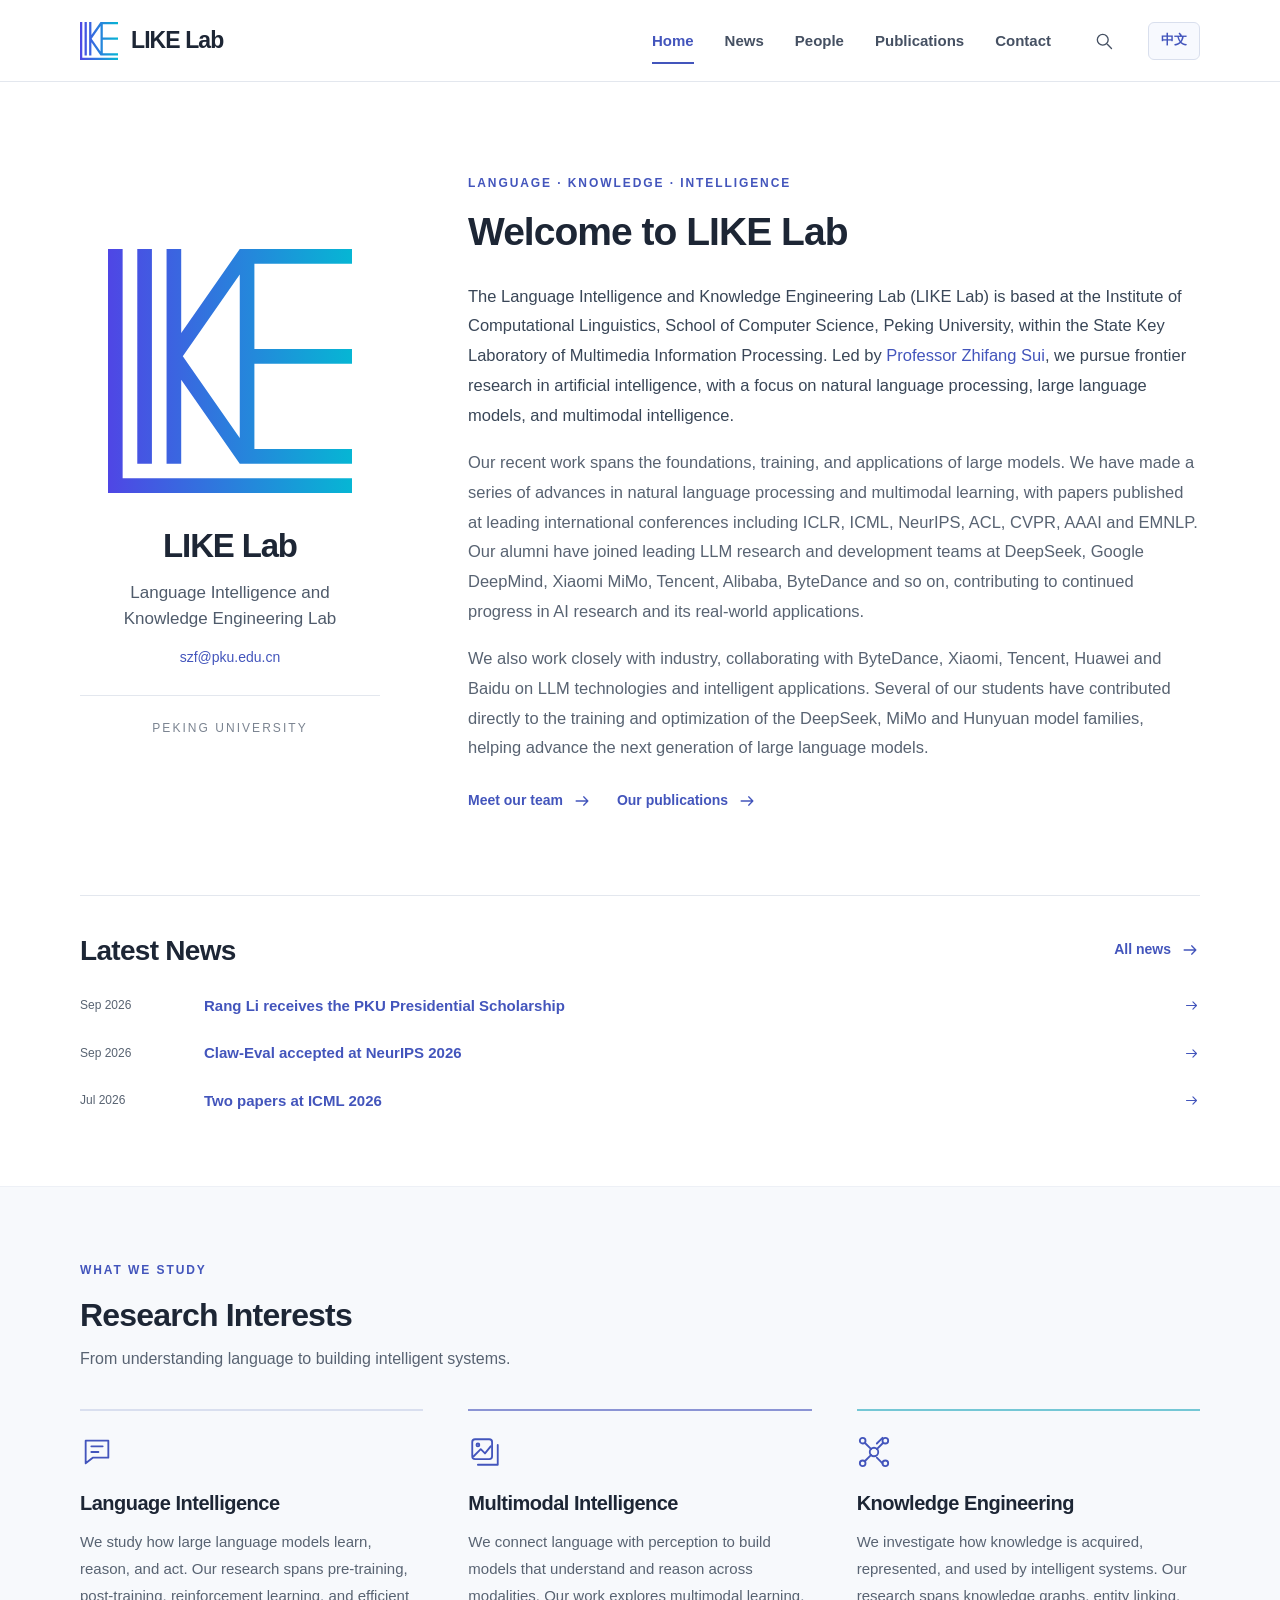
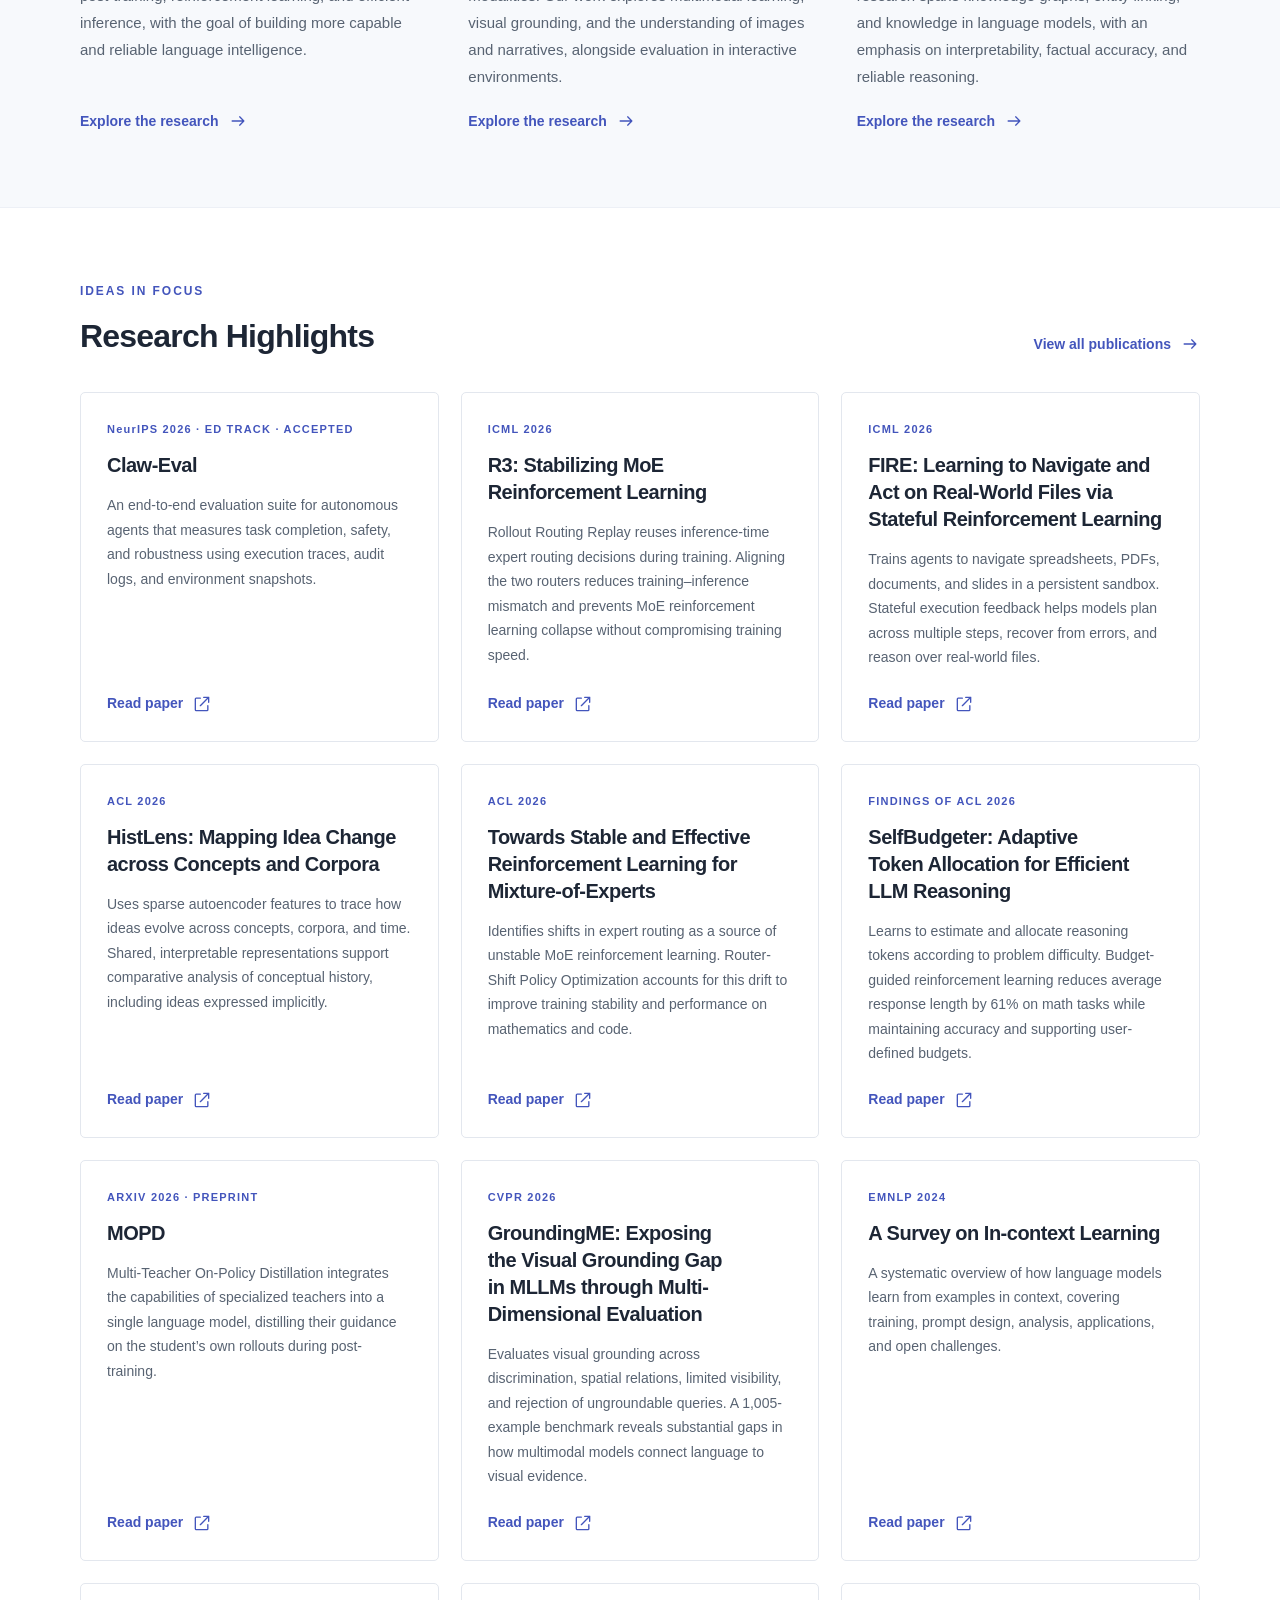
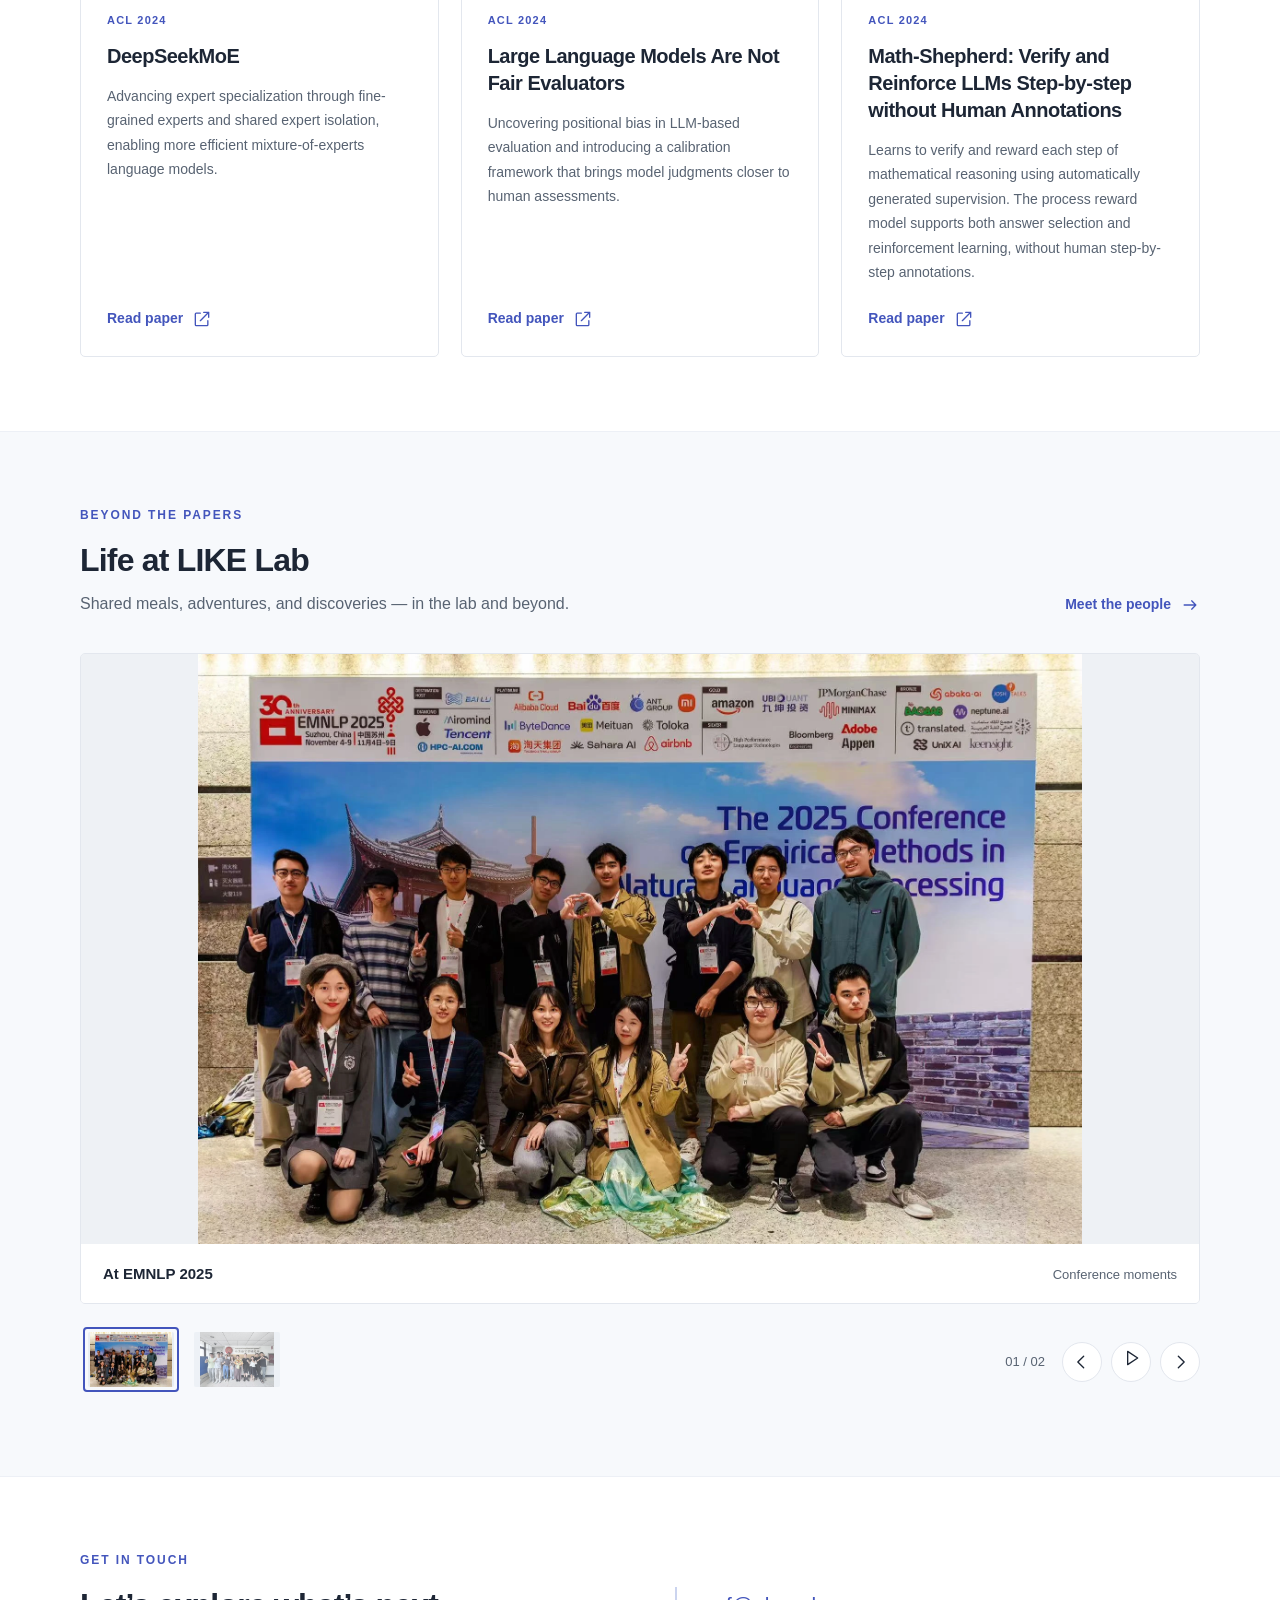
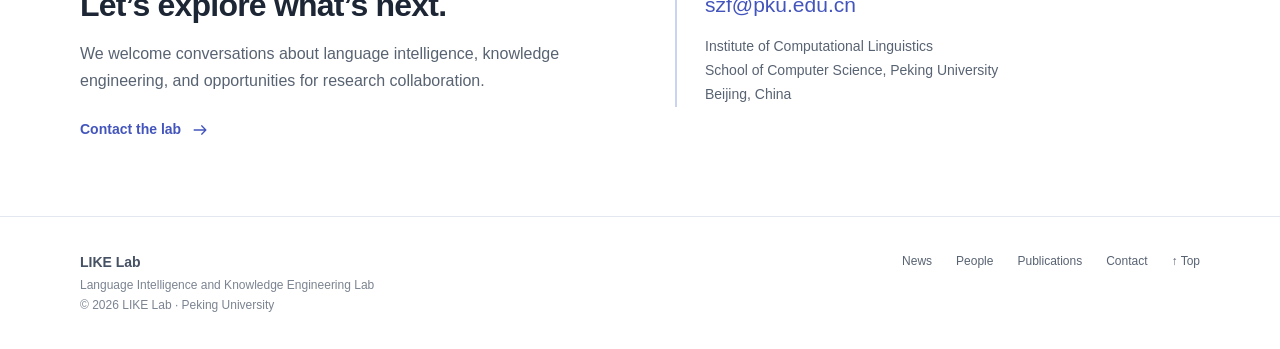
==== commit 63a131f9: "Add Chinese site and bilingual navigation" ====
--- a/index.html
+++ b/index.html
@@ -1,6 +1,15 @@
 <!doctype html>
-<html lang="en"><head><meta charset="utf-8"><meta name="viewport" content="width=device-width,initial-scale=1"><meta name="description" content="Language Intelligence and Knowledge Engineering Lab, led by Professor Zhifang Sui at Peking University. Research in NLP, large language models, and multimodal intelligence."><meta name="theme-color" content="#4355bc"><title>Home · LIKE Lab · Peking University</title><link rel="icon" href="assets/like-logo.svg" type="image/svg+xml"><link rel="stylesheet" href="assets/site.css?v=6301d760612a"><script src="assets/site.js?v=d237bd78610f" defer></script></head>
-<body><a class="skip-link" href="#main">Skip to content</a><header class="site-header"><div class="container header-inner"><a class="brand" href="index.html" aria-label="LIKE Lab home"><img src="assets/like-logo.svg" alt="" width="38" height="38">LIKE Lab</a><button class="menu-toggle" aria-controls="site-navigation" aria-expanded="false" aria-label="Open navigation"><svg class="icon" aria-hidden="true" viewBox="0 0 24 24"><path d="M4 6h16M4 12h16M4 18h16"/></svg></button><nav class="site-nav" id="site-navigation" aria-label="Main navigation"><a href="index.html" aria-current="page">Home</a><a href="news.html">News</a><a href="people.html">People</a><a href="publications.html">Publications</a><a href="contact.html">Contact</a><a class="search-link" href="publications.html#paper-search" aria-label="Search publications"><svg class="icon" aria-hidden="true" viewBox="0 0 24 24"><circle cx="10.5" cy="10.5" r="6.5"/><path d="m16 16 5 5"/></svg></a></nav></div></header>
+<html lang="en"><head><meta charset="utf-8">
+<!-- Google tag (gtag.js) -->
+<script async src="https://www.googletagmanager.com/gtag/js?id=G-2CBV6S0XQP"></script>
+<script>
+  window.dataLayer = window.dataLayer || [];
+  function gtag(){dataLayer.push(arguments);}
+  gtag('js', new Date());
+  gtag('config', 'G-2CBV6S0XQP');
+</script>
+<meta name="viewport" content="width=device-width,initial-scale=1"><meta name="description" content="Language Intelligence and Knowledge Engineering Lab, led by Professor Zhifang Sui at Peking University. Research in NLP, large language models, and multimodal intelligence."><meta name="theme-color" content="#4355bc"><title>Home · LIKE Lab · Peking University</title><link rel="icon" href="assets/like-logo.svg" type="image/svg+xml"><link rel="stylesheet" href="assets/site.css?v=a5355a71710f"><script src="assets/site.js?v=5088bf85f177" defer></script><!-- language-alternates:start --><link rel="alternate" hreflang="en" href="index.html"><link rel="alternate" hreflang="zh-CN" href="zh/index.html"><!-- language-alternates:end --></head>
+<body><a class="skip-link" href="#main">Skip to content</a><header class="site-header"><div class="container header-inner"><a class="brand" href="index.html" aria-label="LIKE Lab home"><img src="assets/like-logo.svg" alt="" width="38" height="38">LIKE Lab</a><!-- language-switch:start --><a class="language-switch" data-language-switch href="zh/index.html" lang="zh-CN" hreflang="zh-CN" aria-label="切换到中文版">中文</a><!-- language-switch:end --><button class="menu-toggle" aria-controls="site-navigation" aria-expanded="false" aria-label="Open navigation"><svg class="icon" aria-hidden="true" viewBox="0 0 24 24"><path d="M4 6h16M4 12h16M4 18h16"/></svg></button><nav class="site-nav" id="site-navigation" aria-label="Main navigation"><a href="index.html" aria-current="page">Home</a><a href="news.html">News</a><a href="people.html">People</a><a href="publications.html">Publications</a><a href="contact.html">Contact</a><a class="search-link" href="publications.html#paper-search" aria-label="Search publications"><svg class="icon" aria-hidden="true" viewBox="0 0 24 24"><circle cx="10.5" cy="10.5" r="6.5"/><path d="m16 16 5 5"/></svg></a></nav></div></header>
 <main id="main"><div class="container"><section class="hero" aria-labelledby="welcome"><div class="hero-brand"><img src="assets/like-logo.svg" alt="LIKE Lab seal logo" width="264" height="264"><strong>LIKE Lab</strong><p class="full-name">Language Intelligence and<br>Knowledge Engineering Lab</p><a class="hero-email" href="mailto:szf@pku.edu.cn">szf@pku.edu.cn</a><p class="university">Peking University</p></div><div class="hero-copy"><div class="eyebrow">Language · Knowledge · Intelligence</div><h1 id="welcome">Welcome to LIKE Lab</h1><p>The Language Intelligence and Knowledge Engineering Lab (LIKE Lab) is based at the Institute of Computational Linguistics, School of Computer Science, Peking University, within the State Key Laboratory of Multimedia Information Processing. Led by <a href="people.html#faculty">Professor Zhifang Sui</a>, we pursue frontier research in artificial intelligence, with a focus on natural language processing, large language models, and multimodal intelligence.</p><p>Our recent work spans the foundations, training, and applications of large models. We have made a series of advances in natural language processing and multimodal learning, with papers published at leading international conferences including ICLR, ICML, NeurIPS, ACL, CVPR, AAAI and EMNLP. Our alumni have joined leading LLM research and development teams at DeepSeek, Google DeepMind, Xiaomi MiMo, Tencent, Alibaba, ByteDance and so on, contributing to continued progress in AI research and its real-world applications.</p><p>We also work closely with industry, collaborating with ByteDance, Xiaomi, Tencent, Huawei and Baidu on LLM technologies and intelligent applications. Several of our students have contributed directly to the training and optimization of the DeepSeek, MiMo and Hunyuan model families, helping advance the next generation of large language models.</p><div class="hero-links"><a class="text-link" href="people.html">Meet our team<svg class="icon" aria-hidden="true" viewBox="0 0 24 24"><path d="M5 12h14m-5-5 5 5-5 5"/></svg></a><a class="text-link" href="publications.html">Our publications<svg class="icon" aria-hidden="true" viewBox="0 0 24 24"><path d="M5 12h14m-5-5 5 5-5 5"/></svg></a></div></div></section></div>
 <section class="home-news" aria-labelledby="home-news-title"><div class="container"><div class="section-top"><h2 id="home-news-title">Latest News</h2><a class="text-link" href="news.html">All news<svg class="icon" aria-hidden="true" viewBox="0 0 24 24"><path d="M5 12h14m-5-5 5 5-5 5"/></svg></a></div><ul class="news-preview"><li><time datetime="2026-09">Sep 2026</time><a href="news.html#rang-li-pku-presidential-scholarship-2026">Rang Li receives the PKU Presidential Scholarship<svg class="icon" aria-hidden="true" viewBox="0 0 24 24"><path d="M5 12h14m-5-5 5 5-5 5"/></svg></a></li><li><time datetime="2026-09">Sep 2026</time><a href="news.html#neurips-2026">Claw-Eval accepted at NeurIPS 2026<svg class="icon" aria-hidden="true" viewBox="0 0 24 24"><path d="M5 12h14m-5-5 5 5-5 5"/></svg></a></li><li><time datetime="2026-07">Jul 2026</time><a href="news.html#icml-2026">Two papers at ICML 2026<svg class="icon" aria-hidden="true" viewBox="0 0 24 24"><path d="M5 12h14m-5-5 5 5-5 5"/></svg></a></li></ul></div></section>
 <section class="section soft" id="research-interests" aria-labelledby="research-interests-title"><div class="container"><div class="section-top"><div><div class="eyebrow">What we study</div><h2 id="research-interests-title">Research Interests</h2><p>From understanding language to building intelligent systems.</p></div></div><div class="research-grid"><article class="research-item"><div class="research-icon"><svg class="icon" aria-hidden="true" viewBox="0 0 24 24"><path d="M4 4h16v12H9l-5 4V4zm4 4h8m-8 4h5"/></svg></div><h3>Language Intelligence</h3><p>We study how large language models learn, reason, and act. Our research spans pre-training, post-training, reinforcement learning, and efficient inference, with the goal of building more capable and reliable language intelligence.</p><a class="text-link" href="publications.html?q=reasoning">Explore the research<svg class="icon" aria-hidden="true" viewBox="0 0 24 24"><path d="M5 12h14m-5-5 5 5-5 5"/></svg></a></article><article class="research-item"><div class="research-icon"><svg class="icon" aria-hidden="true" viewBox="0 0 24 24"><rect x="3" y="3" width="14" height="14" rx="2"/><circle cx="7" cy="7" r="1"/><path d="m4 15 5-5 3 3 4-5m-9 13h14V7"/></svg></div><h3>Multimodal Intelligence</h3><p>We connect language with perception to build models that understand and reason across modalities. Our work explores multimodal learning, visual grounding, and the understanding of images and narratives, alongside evaluation in interactive environments.</p><a class="text-link" href="publications.html?q=multimodal">Explore the research<svg class="icon" aria-hidden="true" viewBox="0 0 24 24"><path d="M5 12h14m-5-5 5 5-5 5"/></svg></a></article><article class="research-item"><div class="research-icon"><svg class="icon" aria-hidden="true" viewBox="0 0 24 24"><circle cx="12" cy="12" r="3"/><circle cx="4" cy="4" r="2"/><circle cx="20" cy="4" r="2"/><circle cx="4" cy="20" r="2"/><circle cx="20" cy="20" r="2"/><path d="m6 6 4 4m4-4 4-4m-4 14 4 4M10 14l-4 4M14 10l4-4"/></svg></div><h3>Knowledge Engineering</h3><p>We investigate how knowledge is acquired, represented, and used by intelligent systems. Our research spans knowledge graphs, entity linking, and knowledge in language models, with an emphasis on interpretability, factual accuracy, and reliable reasoning.</p><a class="text-link" href="publications.html?q=knowledge">Explore the research<svg class="icon" aria-hidden="true" viewBox="0 0 24 24"><path d="M5 12h14m-5-5 5 5-5 5"/></svg></a></article></div></div></section>
--- a/assets/site.css
+++ b/assets/site.css
@@ -119,3 +119,40 @@
 
 /* Preserve the official conference name inside uppercase labels. */
 .conference-name{text-transform:none}
+
+/* Language editions share the same layout; the switch stays visible on mobile. */
+.header-inner{gap:22px}
+.brand{margin-right:auto}
+.site-nav{order:1}
+.language-switch{order:2;display:inline-flex;align-items:center;justify-content:center;flex-shrink:0;min-width:48px;min-height:38px;padding:5px 12px;border:1px solid #d9dfed;border-radius:6px;color:var(--blue);background:#f7f9fe;font-size:13px;font-weight:600;line-height:1.4;white-space:nowrap}
+.language-switch:hover{background:#edf1fb;border-color:#aab6da;text-decoration:none}
+.menu-toggle{order:3;flex-shrink:0}
+html[lang="zh-CN"] body{font-family:Inter,-apple-system,BlinkMacSystemFont,"Segoe UI","PingFang SC","Microsoft YaHei","Noto Sans CJK SC",Arial,sans-serif}
+html[lang="zh-CN"] h1,html[lang="zh-CN"] h2,html[lang="zh-CN"] .person h3{letter-spacing:0}
+html[lang="zh-CN"] .hero-copy p{line-height:1.95}
+html[lang="zh-CN"] .hero-brand .full-name{line-height:1.8}
+html[lang="zh-CN"] .eyebrow{letter-spacing:.1em}
+html[lang="zh-CN"] .role-nav{gap:16px 25px}
+html[lang="zh-CN"] .news-date time{white-space:normal}
+@media(max-width:1000px){.header-inner{gap:16px}.site-nav{gap:18px}}
+@media(max-width:900px){
+ .site-header{height:70px}
+ .brand{font-size:21px;gap:10px}
+ .brand img{width:33px;height:33px}
+ .header-inner{gap:12px}
+ .menu-toggle{display:flex}
+ .site-nav{position:absolute;top:69px;left:0;right:0;background:#fff;border-bottom:1px solid var(--line);padding:16px 20px 22px;gap:0;box-shadow:0 10px 20px #1d26350a;flex-direction:column;align-items:stretch}
+ .js .site-nav{display:none}
+ .js .site-nav.open{display:flex}
+ .site-nav>a{padding:10px 12px}
+ .site-nav>a[aria-current=page]:after{display:none}
+ .site-nav .search-link{margin-top:6px;gap:10px}
+ .site-nav .search-link:after{content:"Search publications";font-size:14px}
+ html[lang="zh-CN"] .site-nav .search-link:after{content:"搜索论文"}
+ body:not(.js) .site-header{height:auto;position:relative}
+ body:not(.js) .header-inner{padding-top:15px;flex-wrap:wrap}
+ body:not(.js) .site-nav{order:4;flex-basis:100%;position:static;flex-direction:row;flex-wrap:wrap;box-shadow:none}
+ body:not(.js) .menu-toggle{display:none}
+}
+@media(max-width:380px){.header-inner{gap:8px}.language-switch{padding-inline:9px;min-width:44px}.brand{font-size:19px;gap:8px}}
+@media print{.language-switch{display:none}}
